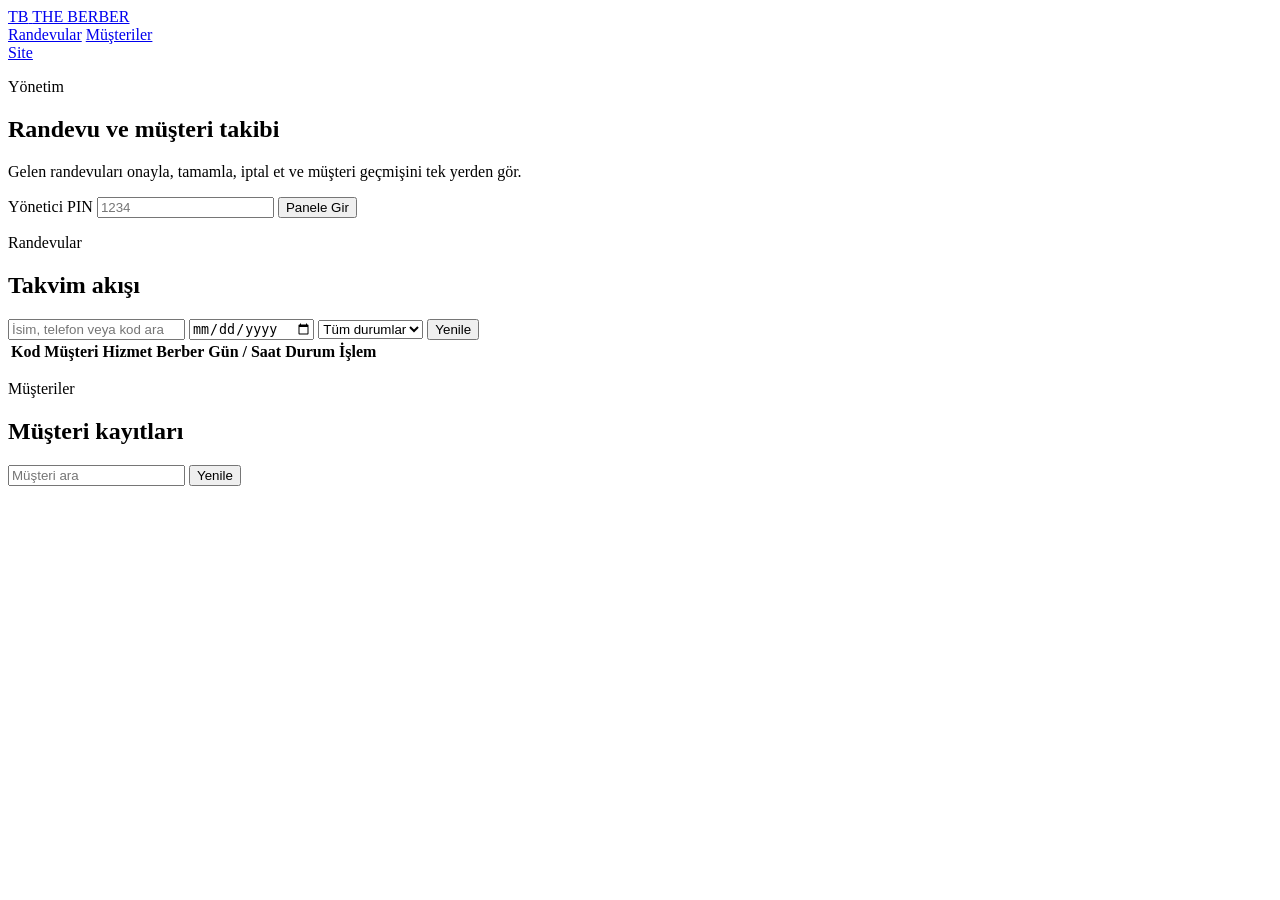
==== public/admin.html @ 869d7e65 "Add public/admin.html" ====
<!doctype html>
<html lang="tr">
  <head>
    <meta charset="utf-8">
    <meta name="viewport" content="width=device-width, initial-scale=1">
    <title>THE BERBER | Yönetim Paneli</title>
    <link rel="stylesheet" href="styles.css">
  </head>
  <body class="admin-body">
    <header class="site-header">
      <a class="brand" href="/">
        <span class="brand-mark">TB</span>
        <span>THE BERBER</span>
      </a>
      <nav class="nav-links" aria-label="Panel menüsü">
        <a href="#randevular">Randevular</a>
        <a href="#musteriler">Müşteriler</a>
      </nav>
      <a class="header-action" href="/">Site</a>
    </header>

    <main class="admin-main">
      <section class="panel-hero">
        <div>
          <p class="eyebrow">Yönetim</p>
          <h1>Randevu ve müşteri takibi</h1>
          <p>Gelen randevuları onayla, tamamla, iptal et ve müşteri geçmişini tek yerden gör.</p>
        </div>
        <form class="pin-box" id="pinForm">
          <label>
            Yönetici PIN
            <input id="pinInput" type="password" inputmode="numeric" placeholder="1234" required>
          </label>
          <button class="primary-button" type="submit">Panele Gir</button>
          <p class="form-message" id="pinMessage" role="status"></p>
        </form>
      </section>

      <section class="dashboard-grid" id="dashboardGrid" aria-label="Özet"></section>

      <section class="admin-section" id="randevular">
        <div class="section-heading">
          <p class="eyebrow">Randevular</p>
          <h2>Takvim akışı</h2>
        </div>
        <div class="toolbar">
          <input id="bookingSearch" type="search" placeholder="İsim, telefon veya kod ara">
          <input id="bookingDate" type="date">
          <select id="statusFilter">
            <option value="all">Tüm durumlar</option>
            <option value="pending">Bekliyor</option>
            <option value="confirmed">Onaylandı</option>
            <option value="completed">Tamamlandı</option>
            <option value="cancelled">İptal</option>
            <option value="no_show">Gelmedi</option>
          </select>
          <button class="secondary-button" id="refreshBookings" type="button">Yenile</button>
        </div>
        <div class="table-wrap">
          <table>
            <thead>
              <tr>
                <th>Kod</th>
                <th>Müşteri</th>
                <th>Hizmet</th>
                <th>Berber</th>
                <th>Gün / Saat</th>
                <th>Durum</th>
                <th>İşlem</th>
              </tr>
            </thead>
            <tbody id="bookingRows"></tbody>
          </table>
        </div>
      </section>

      <section class="admin-section" id="musteriler">
        <div class="section-heading">
          <p class="eyebrow">Müşteriler</p>
          <h2>Müşteri kayıtları</h2>
        </div>
        <div class="toolbar">
          <input id="customerSearch" type="search" placeholder="Müşteri ara">
          <button class="secondary-button" id="refreshCustomers" type="button">Yenile</button>
        </div>
        <div class="customer-grid" id="customerGrid"></div>
      </section>
    </main>

    <script src="admin.js"></script>
  </body>
</html>
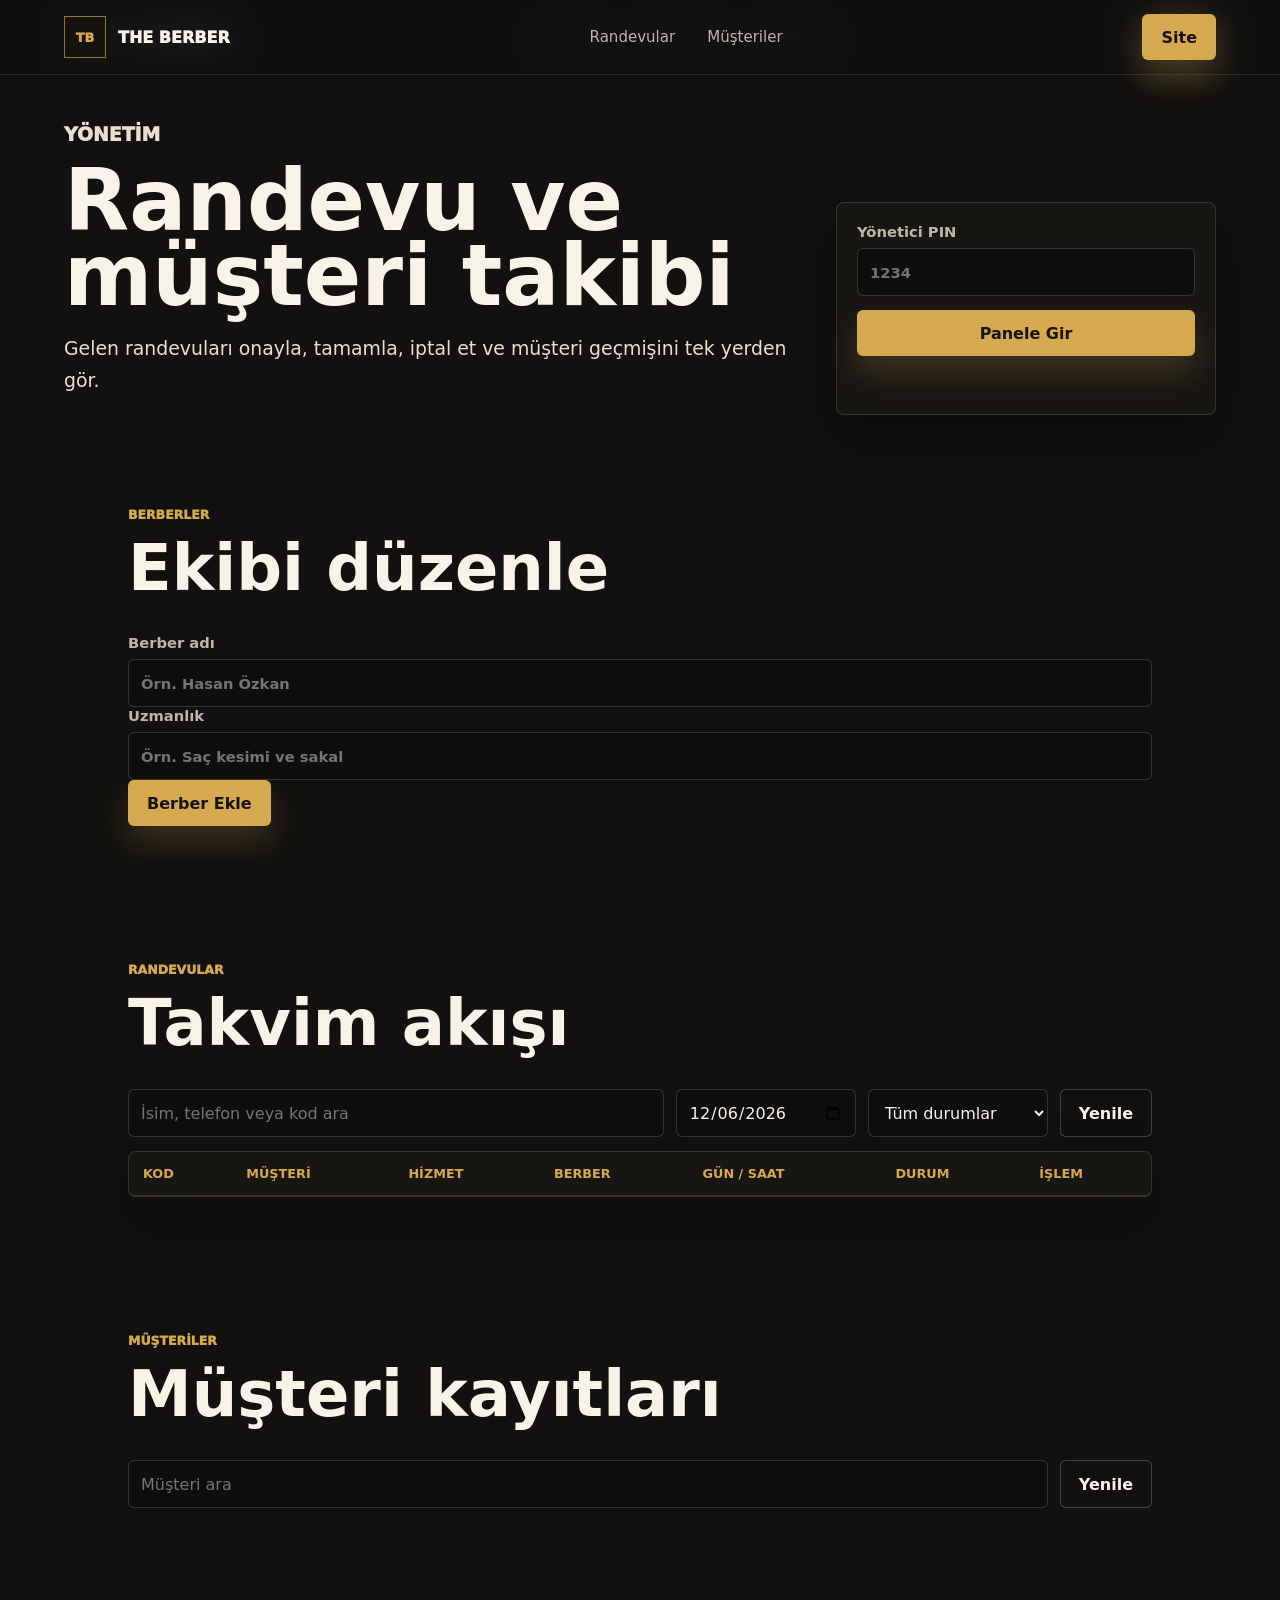
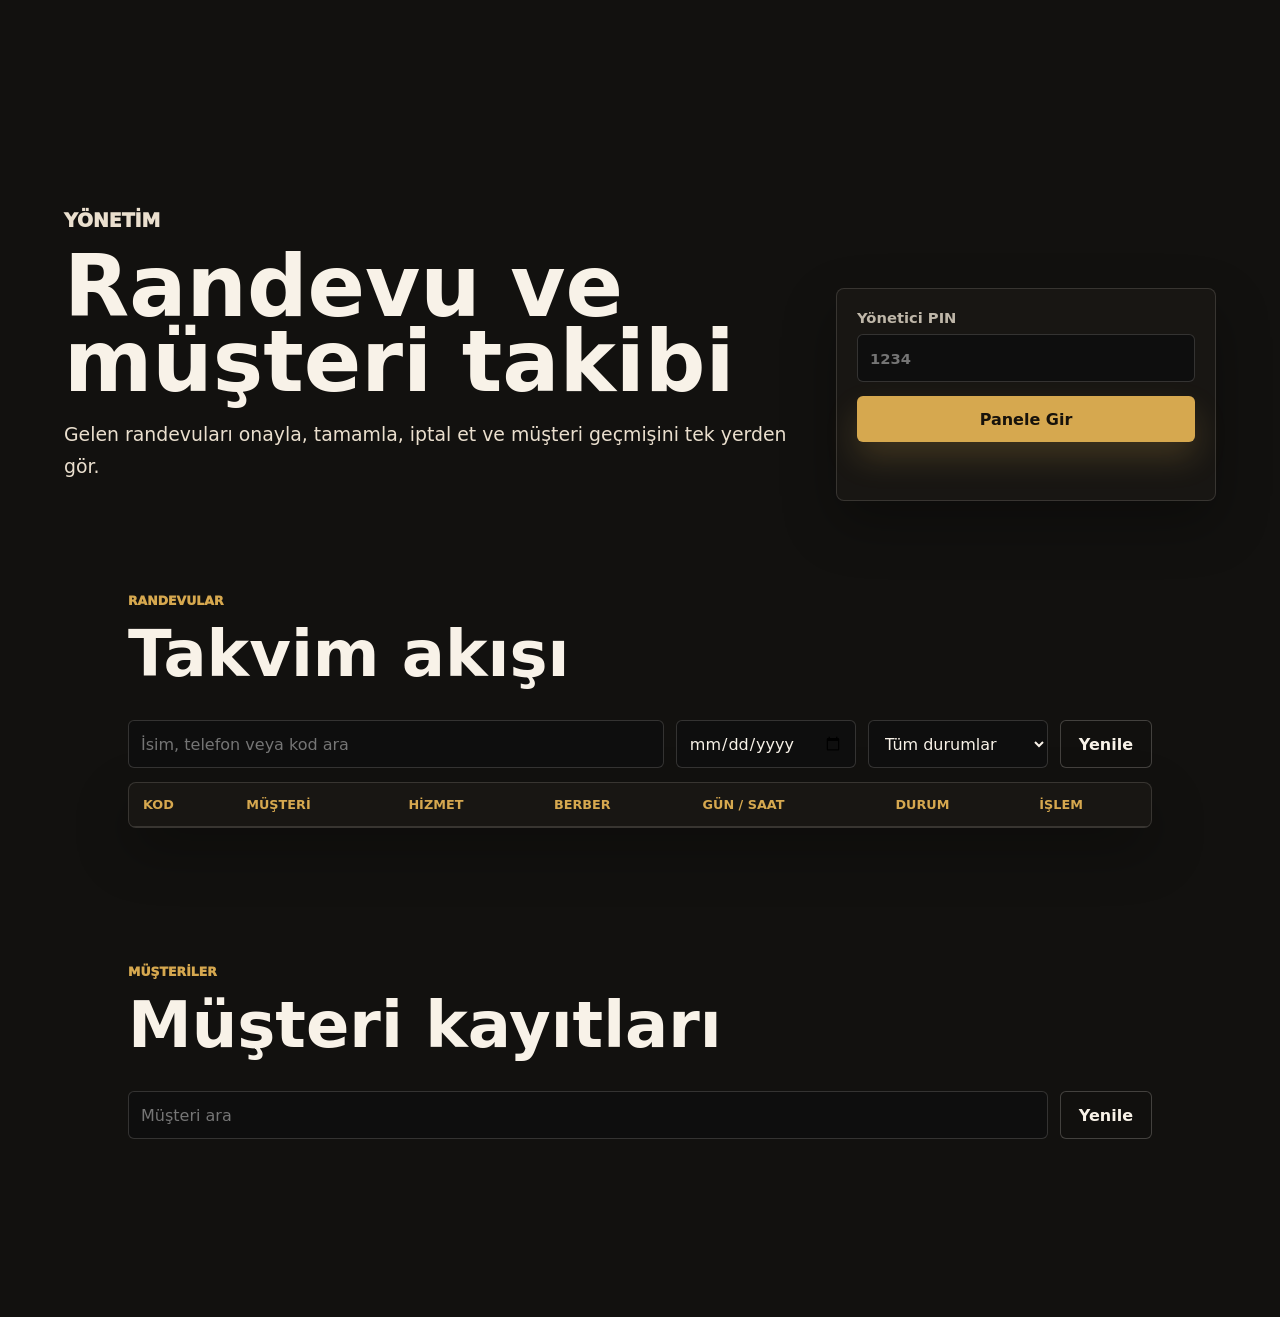
==== commit 3ee7059e: "Add barber management panel Added barber management section with form to add barbers." ====
--- a/public/admin.html
+++ b/public/admin.html
@@ -1,3 +1,115 @@
+<!doctype html>
+<html lang="tr">
+  <head>
+    <meta charset="utf-8">
+    <meta name="viewport" content="width=device-width, initial-scale=1">
+    <title>THE BERBER | Yönetim Paneli</title>
+    <link rel="stylesheet" href="styles.css">
+  </head>
+  <body class="admin-body">
+    <header class="site-header">
+      <a class="brand" href="/">
+        <span class="brand-mark">TB</span>
+        <span>THE BERBER</span>
+      </a>
+      <nav class="nav-links" aria-label="Panel menüsü">
+        <a href="#berberler">Berberler</a>
+        <a href="#randevular">Randevular</a>
+        <a href="#musteriler">Müşteriler</a>
+      </nav>
+      <a class="header-action" href="/">Site</a>
+    </header>
+
+    <main class="admin-main">
+      <section class="panel-hero">
+        <div>
+          <p class="eyebrow">Yönetim</p>
+          <h1>Randevu ve müşteri takibi</h1>
+          <p>Gelen randevuları onayla, tamamla, iptal et ve müşteri geçmişini tek yerden gör.</p>
+        </div>
+        <form class="pin-box" id="pinForm">
+          <label>
+            Yönetici PIN
+            <input id="pinInput" type="password" inputmode="numeric" placeholder="1234" required>
+          </label>
+          <button class="primary-button" type="submit">Panele Gir</button>
+          <p class="form-message" id="pinMessage" role="status"></p>
+        </form>
+      </section>
+
+      <section class="dashboard-grid" id="dashboardGrid" aria-label="Özet"></section>
+
+      <section class="admin-section" id="berberler">
+        <div class="section-heading">
+          <p class="eyebrow">Berberler</p>
+          <h2>Ekibi düzenle</h2>
+        </div>
+        <form class="barber-form" id="barberForm">
+          <label>
+            Berber adı
+            <input id="barberNameInput" name="name" type="text" placeholder="Örn. Hasan Özkan" required>
+          </label>
+          <label>
+            Uzmanlık
+            <input id="barberTitleInput" name="title" type="text" placeholder="Örn. Saç kesimi ve sakal">
+          </label>
+          <button class="primary-button" type="submit">Berber Ekle</button>
+        </form>
+        <div class="barber-grid" id="barberGrid"></div>
+      </section>
+
+      <section class="admin-section" id="randevular">
+        <div class="section-heading">
+          <p class="eyebrow">Randevular</p>
+          <h2>Takvim akışı</h2>
+        </div>
+        <div class="toolbar">
+          <input id="bookingSearch" type="search" placeholder="İsim, telefon veya kod ara">
+          <input id="bookingDate" type="date">
+          <select id="statusFilter">
+            <option value="all">Tüm durumlar</option>
+            <option value="pending">Bekliyor</option>
+            <option value="confirmed">Onaylandı</option>
+            <option value="completed">Tamamlandı</option>
+            <option value="cancelled">İptal</option>
+            <option value="no_show">Gelmedi</option>
+          </select>
+          <button class="secondary-button" id="refreshBookings" type="button">Yenile</button>
+        </div>
+        <div class="table-wrap">
+          <table>
+            <thead>
+              <tr>
+                <th>Kod</th>
+                <th>Müşteri</th>
+                <th>Hizmet</th>
+                <th>Berber</th>
+                <th>Gün / Saat</th>
+                <th>Durum</th>
+                <th>İşlem</th>
+              </tr>
+            </thead>
+            <tbody id="bookingRows"></tbody>
+          </table>
+        </div>
+      </section>
+
+      <section class="admin-section" id="musteriler">
+        <div class="section-heading">
+          <p class="eyebrow">Müşteriler</p>
+          <h2>Müşteri kayıtları</h2>
+        </div>
+        <div class="toolbar">
+          <input id="customerSearch" type="search" placeholder="Müşteri ara">
+          <button class="secondary-button" id="refreshCustomers" type="button">Yenile</button>
+        </div>
+        <div class="customer-grid" id="customerGrid"></div>
+      </section>
+    </main>
+
+    <script src="admin.js"></script>
+  </body>
+</html>
 <!doctype html>
 <html lang="tr">
   <head>
--- a/public/styles.css
+++ b/public/styles.css
@@ -0,0 +1,618 @@
+:root {
+  --bg: #101010;
+  --panel: #181613;
+  --panel-2: #211f1a;
+  --ink: #f8f2e8;
+  --muted: #beb6a8;
+  --line: rgba(248, 242, 232, 0.14);
+  --gold: #d6a84f;
+  --gold-2: #b98a35;
+  --green: #9fd3aa;
+  --red: #e2998d;
+  --blue: #9fb9d3;
+  --shadow: 0 22px 54px rgba(0, 0, 0, 0.3);
+}
+
+* {
+  box-sizing: border-box;
+}
+
+html {
+  scroll-behavior: smooth;
+}
+
+body {
+  margin: 0;
+  background: var(--bg);
+  color: var(--ink);
+  font-family: Inter, ui-sans-serif, system-ui, -apple-system, BlinkMacSystemFont, "Segoe UI", sans-serif;
+}
+
+a {
+  color: inherit;
+  text-decoration: none;
+}
+
+button,
+input,
+select {
+  font: inherit;
+}
+
+.site-header {
+  position: fixed;
+  inset: 0 0 auto;
+  z-index: 20;
+  display: flex;
+  align-items: center;
+  justify-content: space-between;
+  gap: 18px;
+  min-height: 72px;
+  padding: 14px clamp(18px, 5vw, 64px);
+  border-bottom: 1px solid rgba(248, 242, 232, 0.1);
+  background: rgba(16, 16, 16, 0.82);
+  backdrop-filter: blur(18px);
+}
+
+.brand {
+  display: inline-flex;
+  align-items: center;
+  gap: 12px;
+  font-weight: 950;
+  letter-spacing: 0;
+  white-space: nowrap;
+}
+
+.brand-mark {
+  display: inline-grid;
+  place-items: center;
+  width: 42px;
+  height: 42px;
+  border: 1px solid rgba(214, 168, 79, 0.64);
+  color: var(--gold);
+  background: #16130f;
+  font-size: 0.8rem;
+  font-weight: 950;
+}
+
+.nav-links {
+  display: flex;
+  align-items: center;
+  gap: clamp(12px, 2.5vw, 34px);
+  color: var(--muted);
+  font-size: 0.94rem;
+}
+
+.nav-links a:hover {
+  color: var(--gold);
+}
+
+.header-action,
+.primary-button,
+.secondary-button,
+.small-button {
+  display: inline-flex;
+  align-items: center;
+  justify-content: center;
+  min-height: 46px;
+  border: 1px solid transparent;
+  border-radius: 6px;
+  padding: 0 18px;
+  font-weight: 850;
+  cursor: pointer;
+}
+
+.primary-button,
+.header-action {
+  background: var(--gold);
+  color: #17120b;
+  box-shadow: 0 16px 32px rgba(214, 168, 79, 0.2);
+}
+
+.secondary-button,
+.small-button {
+  background: rgba(16, 16, 16, 0.22);
+  border-color: rgba(248, 242, 232, 0.22);
+  color: var(--ink);
+}
+
+.small-button {
+  min-height: 34px;
+  padding: 0 10px;
+  font-size: 0.86rem;
+}
+
+.hero {
+  position: relative;
+  min-height: 86vh;
+  display: grid;
+  align-items: center;
+  padding: 114px clamp(18px, 5vw, 64px) 72px;
+  background:
+    radial-gradient(circle at 78% 22%, rgba(214, 168, 79, 0.24), transparent 20%),
+    radial-gradient(circle at 82% 72%, rgba(120, 84, 40, 0.32), transparent 24%),
+    linear-gradient(135deg, #120f0d 0%, #201712 32%, #3a2517 58%, #120f0d 100%);
+  overflow: hidden;
+}
+
+.hero-shade {
+  position: absolute;
+  inset: 0;
+  background:
+    linear-gradient(90deg, rgba(16, 16, 16, 0.96), rgba(16, 16, 16, 0.72) 42%, rgba(16, 16, 16, 0.2)),
+    linear-gradient(0deg, rgba(16, 16, 16, 0.88), transparent 42%);
+}
+
+.hero::after {
+  content: "";
+  position: absolute;
+  inset: auto -8% 8% auto;
+  width: min(42vw, 520px);
+  aspect-ratio: 0.82;
+  border-radius: 32px;
+  background:
+    linear-gradient(180deg, rgba(248, 242, 232, 0.08), rgba(248, 242, 232, 0)),
+    linear-gradient(145deg, rgba(214, 168, 79, 0.24), rgba(214, 168, 79, 0.04));
+  border: 1px solid rgba(248, 242, 232, 0.08);
+  box-shadow:
+    0 32px 80px rgba(0, 0, 0, 0.38),
+    inset 0 1px 0 rgba(248, 242, 232, 0.08);
+  transform: rotate(-11deg);
+  opacity: 0.94;
+}
+
+.hero::before {
+  content: "";
+  position: absolute;
+  inset: 18% 10% auto auto;
+  width: min(30vw, 340px);
+  height: 10px;
+  background: linear-gradient(90deg, transparent, rgba(248, 242, 232, 0.22), transparent);
+  box-shadow:
+    0 26px 0 rgba(248, 242, 232, 0.09),
+    0 52px 0 rgba(248, 242, 232, 0.06),
+    0 78px 0 rgba(248, 242, 232, 0.04);
+  transform: rotate(-18deg);
+}
+
+.hero-content {
+  position: relative;
+  width: min(680px, 100%);
+}
+
+.eyebrow {
+  margin: 0 0 14px;
+  color: var(--gold);
+  font-size: 0.78rem;
+  font-weight: 950;
+  letter-spacing: 0;
+  text-transform: uppercase;
+}
+
+h1,
+h2,
+h3,
+p {
+  overflow-wrap: anywhere;
+}
+
+h1 {
+  margin: 0;
+  max-width: 11ch;
+  font-size: clamp(3.4rem, 13vw, 8.5rem);
+  line-height: 0.88;
+  letter-spacing: 0;
+}
+
+.panel-hero h1 {
+  max-width: 900px;
+  font-size: clamp(2.2rem, 7vw, 5.3rem);
+}
+
+.hero p,
+.panel-hero p,
+.booking-copy p,
+.contact-panel p {
+  color: #eadfce;
+  font-size: clamp(1rem, 2vw, 1.18rem);
+  line-height: 1.7;
+}
+
+.hero-actions,
+.booking-steps,
+.contact-actions {
+  display: flex;
+  flex-wrap: wrap;
+  gap: 12px;
+  margin-top: 28px;
+}
+
+.metric-band {
+  display: grid;
+  grid-template-columns: repeat(4, 1fr);
+  gap: 1px;
+  background: var(--line);
+  border-top: 1px solid var(--line);
+  border-bottom: 1px solid var(--line);
+}
+
+.metric-band div {
+  min-height: 120px;
+  padding: 26px clamp(18px, 5vw, 54px);
+  background: #131313;
+}
+
+.metric-band strong {
+  display: block;
+  color: var(--gold);
+  font-size: clamp(1.45rem, 4vw, 2.7rem);
+}
+
+.metric-band span {
+  display: block;
+  margin-top: 8px;
+  color: var(--muted);
+}
+
+.section,
+.booking-section,
+.admin-main,
+.admin-section {
+  padding: 82px clamp(18px, 5vw, 64px);
+}
+
+.section-heading {
+  max-width: 760px;
+  margin-bottom: 34px;
+}
+
+.section-heading h2,
+.booking-copy h2,
+.contact-panel h2 {
+  margin: 0;
+  font-size: clamp(2rem, 5vw, 4.2rem);
+  line-height: 1;
+  letter-spacing: 0;
+}
+
+.service-grid {
+  display: grid;
+  grid-template-columns: repeat(5, minmax(0, 1fr));
+  gap: 14px;
+}
+
+.service-card,
+.booking-form,
+.contact-panel,
+.pin-box,
+.dashboard-card,
+.table-wrap,
+.customer-card {
+  border: 1px solid var(--line);
+  border-radius: 8px;
+  background: var(--panel);
+  box-shadow: var(--shadow);
+}
+
+.service-card {
+  min-height: 240px;
+  display: flex;
+  flex-direction: column;
+  justify-content: space-between;
+  padding: 20px;
+}
+
+.service-card small {
+  color: var(--gold);
+  font-weight: 950;
+}
+
+.service-card h3 {
+  margin: 18px 0 8px;
+}
+
+.service-card p,
+.customer-card p {
+  color: var(--muted);
+  line-height: 1.55;
+}
+
+.service-card strong {
+  color: var(--ink);
+  font-size: 1.35rem;
+}
+
+.booking-section {
+  display: grid;
+  grid-template-columns: minmax(0, 0.86fr) minmax(340px, 1.14fr);
+  gap: clamp(28px, 6vw, 90px);
+  align-items: start;
+  background: var(--panel-2);
+}
+
+.booking-steps span {
+  border: 1px solid rgba(248, 242, 232, 0.18);
+  border-radius: 999px;
+  padding: 10px 12px;
+  color: var(--muted);
+  background: rgba(16, 16, 16, 0.22);
+  font-weight: 800;
+}
+
+.booking-form {
+  display: grid;
+  grid-template-columns: repeat(2, minmax(0, 1fr));
+  gap: 16px;
+  padding: 24px;
+}
+
+label {
+  display: grid;
+  gap: 8px;
+  color: var(--muted);
+  font-size: 0.92rem;
+  font-weight: 850;
+}
+
+input,
+select {
+  width: 100%;
+  min-height: 48px;
+  border: 1px solid rgba(248, 242, 232, 0.16);
+  border-radius: 6px;
+  background: #0e0e0e;
+  color: var(--ink);
+  padding: 0 12px;
+  outline: none;
+}
+
+input:focus,
+select:focus {
+  border-color: var(--gold);
+  box-shadow: 0 0 0 3px rgba(214, 168, 79, 0.16);
+}
+
+.full-width,
+.form-message {
+  grid-column: 1 / -1;
+}
+
+.form-message {
+  min-height: 24px;
+  margin: 0;
+  color: var(--green);
+  font-weight: 850;
+}
+
+.form-message.error {
+  color: var(--red);
+}
+
+.contact-panel {
+  display: flex;
+  justify-content: space-between;
+  gap: 24px;
+  padding: 28px;
+}
+
+.admin-main {
+  padding-top: 118px;
+}
+
+.admin-body {
+  background: #12110f;
+}
+
+.panel-hero {
+  display: grid;
+  grid-template-columns: minmax(0, 1fr) minmax(280px, 380px);
+  gap: 28px;
+  align-items: end;
+}
+
+.pin-box {
+  display: grid;
+  gap: 14px;
+  padding: 20px;
+}
+
+.dashboard-grid {
+  display: grid;
+  grid-template-columns: repeat(4, minmax(0, 1fr));
+  gap: 14px;
+  margin-top: 38px;
+}
+
+.dashboard-card {
+  padding: 18px;
+}
+
+.dashboard-card strong {
+  display: block;
+  color: var(--gold);
+  font-size: 2.4rem;
+  line-height: 1;
+}
+
+.dashboard-card span {
+  display: block;
+  margin-top: 8px;
+  color: var(--muted);
+}
+
+.admin-section {
+  padding-top: 54px;
+}
+
+.toolbar {
+  display: grid;
+  grid-template-columns: minmax(220px, 1fr) 180px 180px auto;
+  gap: 12px;
+  margin-bottom: 14px;
+}
+
+.toolbar:has(#customerSearch) {
+  grid-template-columns: minmax(220px, 1fr) auto;
+}
+
+.table-wrap {
+  overflow-x: auto;
+}
+
+table {
+  width: 100%;
+  border-collapse: collapse;
+  min-width: 920px;
+}
+
+th,
+td {
+  padding: 14px;
+  border-bottom: 1px solid var(--line);
+  text-align: left;
+  vertical-align: middle;
+}
+
+th {
+  color: var(--gold);
+  font-size: 0.8rem;
+  text-transform: uppercase;
+}
+
+td {
+  color: #eee6d9;
+}
+
+.status {
+  display: inline-flex;
+  align-items: center;
+  min-height: 30px;
+  border-radius: 999px;
+  padding: 0 10px;
+  font-size: 0.82rem;
+  font-weight: 900;
+}
+
+.status.pending {
+  background: rgba(214, 168, 79, 0.16);
+  color: var(--gold);
+}
+
+.status.confirmed {
+  background: rgba(159, 185, 211, 0.16);
+  color: var(--blue);
+}
+
+.status.completed {
+  background: rgba(159, 211, 170, 0.16);
+  color: var(--green);
+}
+
+.status.cancelled,
+.status.no_show {
+  background: rgba(226, 153, 141, 0.16);
+  color: var(--red);
+}
+
+.action-row {
+  display: flex;
+  flex-wrap: wrap;
+  gap: 8px;
+}
+
+.customer-grid {
+  display: grid;
+  grid-template-columns: repeat(3, minmax(0, 1fr));
+  gap: 14px;
+}
+
+.customer-card {
+  padding: 18px;
+}
+
+.customer-card h3 {
+  margin: 0 0 8px;
+}
+
+.customer-meta {
+  display: flex;
+  flex-wrap: wrap;
+  gap: 8px;
+  margin-top: 14px;
+}
+
+.customer-meta span {
+  border: 1px solid var(--line);
+  border-radius: 999px;
+  padding: 8px 10px;
+  color: var(--muted);
+  font-size: 0.85rem;
+}
+
+@media (max-width: 1100px) {
+  .service-grid {
+    grid-template-columns: repeat(3, minmax(0, 1fr));
+  }
+
+  .dashboard-grid,
+  .metric-band {
+    grid-template-columns: repeat(2, minmax(0, 1fr));
+  }
+
+  .booking-section,
+  .panel-hero {
+    grid-template-columns: 1fr;
+  }
+
+  .customer-grid {
+    grid-template-columns: repeat(2, minmax(0, 1fr));
+  }
+}
+
+@media (max-width: 720px) {
+  .nav-links {
+    display: none;
+  }
+
+  .site-header {
+    min-height: 66px;
+  }
+
+  .brand span:last-child {
+    max-width: 132px;
+  }
+
+  .header-action {
+    min-height: 42px;
+    padding: 0 12px;
+  }
+
+  .hero {
+    min-height: 84vh;
+    padding-top: 100px;
+  }
+
+  .hero::after {
+    width: min(58vw, 320px);
+    inset: auto -10% 12% auto;
+  }
+
+  .hero-actions a,
+  .contact-actions a {
+    width: 100%;
+  }
+
+  .metric-band,
+  .service-grid,
+  .booking-form,
+  .dashboard-grid,
+  .toolbar,
+  .toolbar:has(#customerSearch),
+  .customer-grid {
+    grid-template-columns: 1fr;
+  }
+
+  .contact-panel {
+    flex-direction: column;
+  }
+}
--- a/public/styles.css
+++ b/public/styles.css
@@ -0,0 +1,618 @@
+:root {
+  --bg: #101010;
+  --panel: #181613;
+  --panel-2: #211f1a;
+  --ink: #f8f2e8;
+  --muted: #beb6a8;
+  --line: rgba(248, 242, 232, 0.14);
+  --gold: #d6a84f;
+  --gold-2: #b98a35;
+  --green: #9fd3aa;
+  --red: #e2998d;
+  --blue: #9fb9d3;
+  --shadow: 0 22px 54px rgba(0, 0, 0, 0.3);
+}
+
+* {
+  box-sizing: border-box;
+}
+
+html {
+  scroll-behavior: smooth;
+}
+
+body {
+  margin: 0;
+  background: var(--bg);
+  color: var(--ink);
+  font-family: Inter, ui-sans-serif, system-ui, -apple-system, BlinkMacSystemFont, "Segoe UI", sans-serif;
+}
+
+a {
+  color: inherit;
+  text-decoration: none;
+}
+
+button,
+input,
+select {
+  font: inherit;
+}
+
+.site-header {
+  position: fixed;
+  inset: 0 0 auto;
+  z-index: 20;
+  display: flex;
+  align-items: center;
+  justify-content: space-between;
+  gap: 18px;
+  min-height: 72px;
+  padding: 14px clamp(18px, 5vw, 64px);
+  border-bottom: 1px solid rgba(248, 242, 232, 0.1);
+  background: rgba(16, 16, 16, 0.82);
+  backdrop-filter: blur(18px);
+}
+
+.brand {
+  display: inline-flex;
+  align-items: center;
+  gap: 12px;
+  font-weight: 950;
+  letter-spacing: 0;
+  white-space: nowrap;
+}
+
+.brand-mark {
+  display: inline-grid;
+  place-items: center;
+  width: 42px;
+  height: 42px;
+  border: 1px solid rgba(214, 168, 79, 0.64);
+  color: var(--gold);
+  background: #16130f;
+  font-size: 0.8rem;
+  font-weight: 950;
+}
+
+.nav-links {
+  display: flex;
+  align-items: center;
+  gap: clamp(12px, 2.5vw, 34px);
+  color: var(--muted);
+  font-size: 0.94rem;
+}
+
+.nav-links a:hover {
+  color: var(--gold);
+}
+
+.header-action,
+.primary-button,
+.secondary-button,
+.small-button {
+  display: inline-flex;
+  align-items: center;
+  justify-content: center;
+  min-height: 46px;
+  border: 1px solid transparent;
+  border-radius: 6px;
+  padding: 0 18px;
+  font-weight: 850;
+  cursor: pointer;
+}
+
+.primary-button,
+.header-action {
+  background: var(--gold);
+  color: #17120b;
+  box-shadow: 0 16px 32px rgba(214, 168, 79, 0.2);
+}
+
+.secondary-button,
+.small-button {
+  background: rgba(16, 16, 16, 0.22);
+  border-color: rgba(248, 242, 232, 0.22);
+  color: var(--ink);
+}
+
+.small-button {
+  min-height: 34px;
+  padding: 0 10px;
+  font-size: 0.86rem;
+}
+
+.hero {
+  position: relative;
+  min-height: 86vh;
+  display: grid;
+  align-items: center;
+  padding: 114px clamp(18px, 5vw, 64px) 72px;
+  background:
+    radial-gradient(circle at 78% 22%, rgba(214, 168, 79, 0.24), transparent 20%),
+    radial-gradient(circle at 82% 72%, rgba(120, 84, 40, 0.32), transparent 24%),
+    linear-gradient(135deg, #120f0d 0%, #201712 32%, #3a2517 58%, #120f0d 100%);
+  overflow: hidden;
+}
+
+.hero-shade {
+  position: absolute;
+  inset: 0;
+  background:
+    linear-gradient(90deg, rgba(16, 16, 16, 0.96), rgba(16, 16, 16, 0.72) 42%, rgba(16, 16, 16, 0.2)),
+    linear-gradient(0deg, rgba(16, 16, 16, 0.88), transparent 42%);
+}
+
+.hero::after {
+  content: "";
+  position: absolute;
+  inset: auto -8% 8% auto;
+  width: min(42vw, 520px);
+  aspect-ratio: 0.82;
+  border-radius: 32px;
+  background:
+    linear-gradient(180deg, rgba(248, 242, 232, 0.08), rgba(248, 242, 232, 0)),
+    linear-gradient(145deg, rgba(214, 168, 79, 0.24), rgba(214, 168, 79, 0.04));
+  border: 1px solid rgba(248, 242, 232, 0.08);
+  box-shadow:
+    0 32px 80px rgba(0, 0, 0, 0.38),
+    inset 0 1px 0 rgba(248, 242, 232, 0.08);
+  transform: rotate(-11deg);
+  opacity: 0.94;
+}
+
+.hero::before {
+  content: "";
+  position: absolute;
+  inset: 18% 10% auto auto;
+  width: min(30vw, 340px);
+  height: 10px;
+  background: linear-gradient(90deg, transparent, rgba(248, 242, 232, 0.22), transparent);
+  box-shadow:
+    0 26px 0 rgba(248, 242, 232, 0.09),
+    0 52px 0 rgba(248, 242, 232, 0.06),
+    0 78px 0 rgba(248, 242, 232, 0.04);
+  transform: rotate(-18deg);
+}
+
+.hero-content {
+  position: relative;
+  width: min(680px, 100%);
+}
+
+.eyebrow {
+  margin: 0 0 14px;
+  color: var(--gold);
+  font-size: 0.78rem;
+  font-weight: 950;
+  letter-spacing: 0;
+  text-transform: uppercase;
+}
+
+h1,
+h2,
+h3,
+p {
+  overflow-wrap: anywhere;
+}
+
+h1 {
+  margin: 0;
+  max-width: 11ch;
+  font-size: clamp(3.4rem, 13vw, 8.5rem);
+  line-height: 0.88;
+  letter-spacing: 0;
+}
+
+.panel-hero h1 {
+  max-width: 900px;
+  font-size: clamp(2.2rem, 7vw, 5.3rem);
+}
+
+.hero p,
+.panel-hero p,
+.booking-copy p,
+.contact-panel p {
+  color: #eadfce;
+  font-size: clamp(1rem, 2vw, 1.18rem);
+  line-height: 1.7;
+}
+
+.hero-actions,
+.booking-steps,
+.contact-actions {
+  display: flex;
+  flex-wrap: wrap;
+  gap: 12px;
+  margin-top: 28px;
+}
+
+.metric-band {
+  display: grid;
+  grid-template-columns: repeat(4, 1fr);
+  gap: 1px;
+  background: var(--line);
+  border-top: 1px solid var(--line);
+  border-bottom: 1px solid var(--line);
+}
+
+.metric-band div {
+  min-height: 120px;
+  padding: 26px clamp(18px, 5vw, 54px);
+  background: #131313;
+}
+
+.metric-band strong {
+  display: block;
+  color: var(--gold);
+  font-size: clamp(1.45rem, 4vw, 2.7rem);
+}
+
+.metric-band span {
+  display: block;
+  margin-top: 8px;
+  color: var(--muted);
+}
+
+.section,
+.booking-section,
+.admin-main,
+.admin-section {
+  padding: 82px clamp(18px, 5vw, 64px);
+}
+
+.section-heading {
+  max-width: 760px;
+  margin-bottom: 34px;
+}
+
+.section-heading h2,
+.booking-copy h2,
+.contact-panel h2 {
+  margin: 0;
+  font-size: clamp(2rem, 5vw, 4.2rem);
+  line-height: 1;
+  letter-spacing: 0;
+}
+
+.service-grid {
+  display: grid;
+  grid-template-columns: repeat(5, minmax(0, 1fr));
+  gap: 14px;
+}
+
+.service-card,
+.booking-form,
+.contact-panel,
+.pin-box,
+.dashboard-card,
+.table-wrap,
+.customer-card {
+  border: 1px solid var(--line);
+  border-radius: 8px;
+  background: var(--panel);
+  box-shadow: var(--shadow);
+}
+
+.service-card {
+  min-height: 240px;
+  display: flex;
+  flex-direction: column;
+  justify-content: space-between;
+  padding: 20px;
+}
+
+.service-card small {
+  color: var(--gold);
+  font-weight: 950;
+}
+
+.service-card h3 {
+  margin: 18px 0 8px;
+}
+
+.service-card p,
+.customer-card p {
+  color: var(--muted);
+  line-height: 1.55;
+}
+
+.service-card strong {
+  color: var(--ink);
+  font-size: 1.35rem;
+}
+
+.booking-section {
+  display: grid;
+  grid-template-columns: minmax(0, 0.86fr) minmax(340px, 1.14fr);
+  gap: clamp(28px, 6vw, 90px);
+  align-items: start;
+  background: var(--panel-2);
+}
+
+.booking-steps span {
+  border: 1px solid rgba(248, 242, 232, 0.18);
+  border-radius: 999px;
+  padding: 10px 12px;
+  color: var(--muted);
+  background: rgba(16, 16, 16, 0.22);
+  font-weight: 800;
+}
+
+.booking-form {
+  display: grid;
+  grid-template-columns: repeat(2, minmax(0, 1fr));
+  gap: 16px;
+  padding: 24px;
+}
+
+label {
+  display: grid;
+  gap: 8px;
+  color: var(--muted);
+  font-size: 0.92rem;
+  font-weight: 850;
+}
+
+input,
+select {
+  width: 100%;
+  min-height: 48px;
+  border: 1px solid rgba(248, 242, 232, 0.16);
+  border-radius: 6px;
+  background: #0e0e0e;
+  color: var(--ink);
+  padding: 0 12px;
+  outline: none;
+}
+
+input:focus,
+select:focus {
+  border-color: var(--gold);
+  box-shadow: 0 0 0 3px rgba(214, 168, 79, 0.16);
+}
+
+.full-width,
+.form-message {
+  grid-column: 1 / -1;
+}
+
+.form-message {
+  min-height: 24px;
+  margin: 0;
+  color: var(--green);
+  font-weight: 850;
+}
+
+.form-message.error {
+  color: var(--red);
+}
+
+.contact-panel {
+  display: flex;
+  justify-content: space-between;
+  gap: 24px;
+  padding: 28px;
+}
+
+.admin-main {
+  padding-top: 118px;
+}
+
+.admin-body {
+  background: #12110f;
+}
+
+.panel-hero {
+  display: grid;
+  grid-template-columns: minmax(0, 1fr) minmax(280px, 380px);
+  gap: 28px;
+  align-items: end;
+}
+
+.pin-box {
+  display: grid;
+  gap: 14px;
+  padding: 20px;
+}
+
+.dashboard-grid {
+  display: grid;
+  grid-template-columns: repeat(4, minmax(0, 1fr));
+  gap: 14px;
+  margin-top: 38px;
+}
+
+.dashboard-card {
+  padding: 18px;
+}
+
+.dashboard-card strong {
+  display: block;
+  color: var(--gold);
+  font-size: 2.4rem;
+  line-height: 1;
+}
+
+.dashboard-card span {
+  display: block;
+  margin-top: 8px;
+  color: var(--muted);
+}
+
+.admin-section {
+  padding-top: 54px;
+}
+
+.toolbar {
+  display: grid;
+  grid-template-columns: minmax(220px, 1fr) 180px 180px auto;
+  gap: 12px;
+  margin-bottom: 14px;
+}
+
+.toolbar:has(#customerSearch) {
+  grid-template-columns: minmax(220px, 1fr) auto;
+}
+
+.table-wrap {
+  overflow-x: auto;
+}
+
+table {
+  width: 100%;
+  border-collapse: collapse;
+  min-width: 920px;
+}
+
+th,
+td {
+  padding: 14px;
+  border-bottom: 1px solid var(--line);
+  text-align: left;
+  vertical-align: middle;
+}
+
+th {
+  color: var(--gold);
+  font-size: 0.8rem;
+  text-transform: uppercase;
+}
+
+td {
+  color: #eee6d9;
+}
+
+.status {
+  display: inline-flex;
+  align-items: center;
+  min-height: 30px;
+  border-radius: 999px;
+  padding: 0 10px;
+  font-size: 0.82rem;
+  font-weight: 900;
+}
+
+.status.pending {
+  background: rgba(214, 168, 79, 0.16);
+  color: var(--gold);
+}
+
+.status.confirmed {
+  background: rgba(159, 185, 211, 0.16);
+  color: var(--blue);
+}
+
+.status.completed {
+  background: rgba(159, 211, 170, 0.16);
+  color: var(--green);
+}
+
+.status.cancelled,
+.status.no_show {
+  background: rgba(226, 153, 141, 0.16);
+  color: var(--red);
+}
+
+.action-row {
+  display: flex;
+  flex-wrap: wrap;
+  gap: 8px;
+}
+
+.customer-grid {
+  display: grid;
+  grid-template-columns: repeat(3, minmax(0, 1fr));
+  gap: 14px;
+}
+
+.customer-card {
+  padding: 18px;
+}
+
+.customer-card h3 {
+  margin: 0 0 8px;
+}
+
+.customer-meta {
+  display: flex;
+  flex-wrap: wrap;
+  gap: 8px;
+  margin-top: 14px;
+}
+
+.customer-meta span {
+  border: 1px solid var(--line);
+  border-radius: 999px;
+  padding: 8px 10px;
+  color: var(--muted);
+  font-size: 0.85rem;
+}
+
+@media (max-width: 1100px) {
+  .service-grid {
+    grid-template-columns: repeat(3, minmax(0, 1fr));
+  }
+
+  .dashboard-grid,
+  .metric-band {
+    grid-template-columns: repeat(2, minmax(0, 1fr));
+  }
+
+  .booking-section,
+  .panel-hero {
+    grid-template-columns: 1fr;
+  }
+
+  .customer-grid {
+    grid-template-columns: repeat(2, minmax(0, 1fr));
+  }
+}
+
+@media (max-width: 720px) {
+  .nav-links {
+    display: none;
+  }
+
+  .site-header {
+    min-height: 66px;
+  }
+
+  .brand span:last-child {
+    max-width: 132px;
+  }
+
+  .header-action {
+    min-height: 42px;
+    padding: 0 12px;
+  }
+
+  .hero {
+    min-height: 84vh;
+    padding-top: 100px;
+  }
+
+  .hero::after {
+    width: min(58vw, 320px);
+    inset: auto -10% 12% auto;
+  }
+
+  .hero-actions a,
+  .contact-actions a {
+    width: 100%;
+  }
+
+  .metric-band,
+  .service-grid,
+  .booking-form,
+  .dashboard-grid,
+  .toolbar,
+  .toolbar:has(#customerSearch),
+  .customer-grid {
+    grid-template-columns: 1fr;
+  }
+
+  .contact-panel {
+    flex-direction: column;
+  }
+}
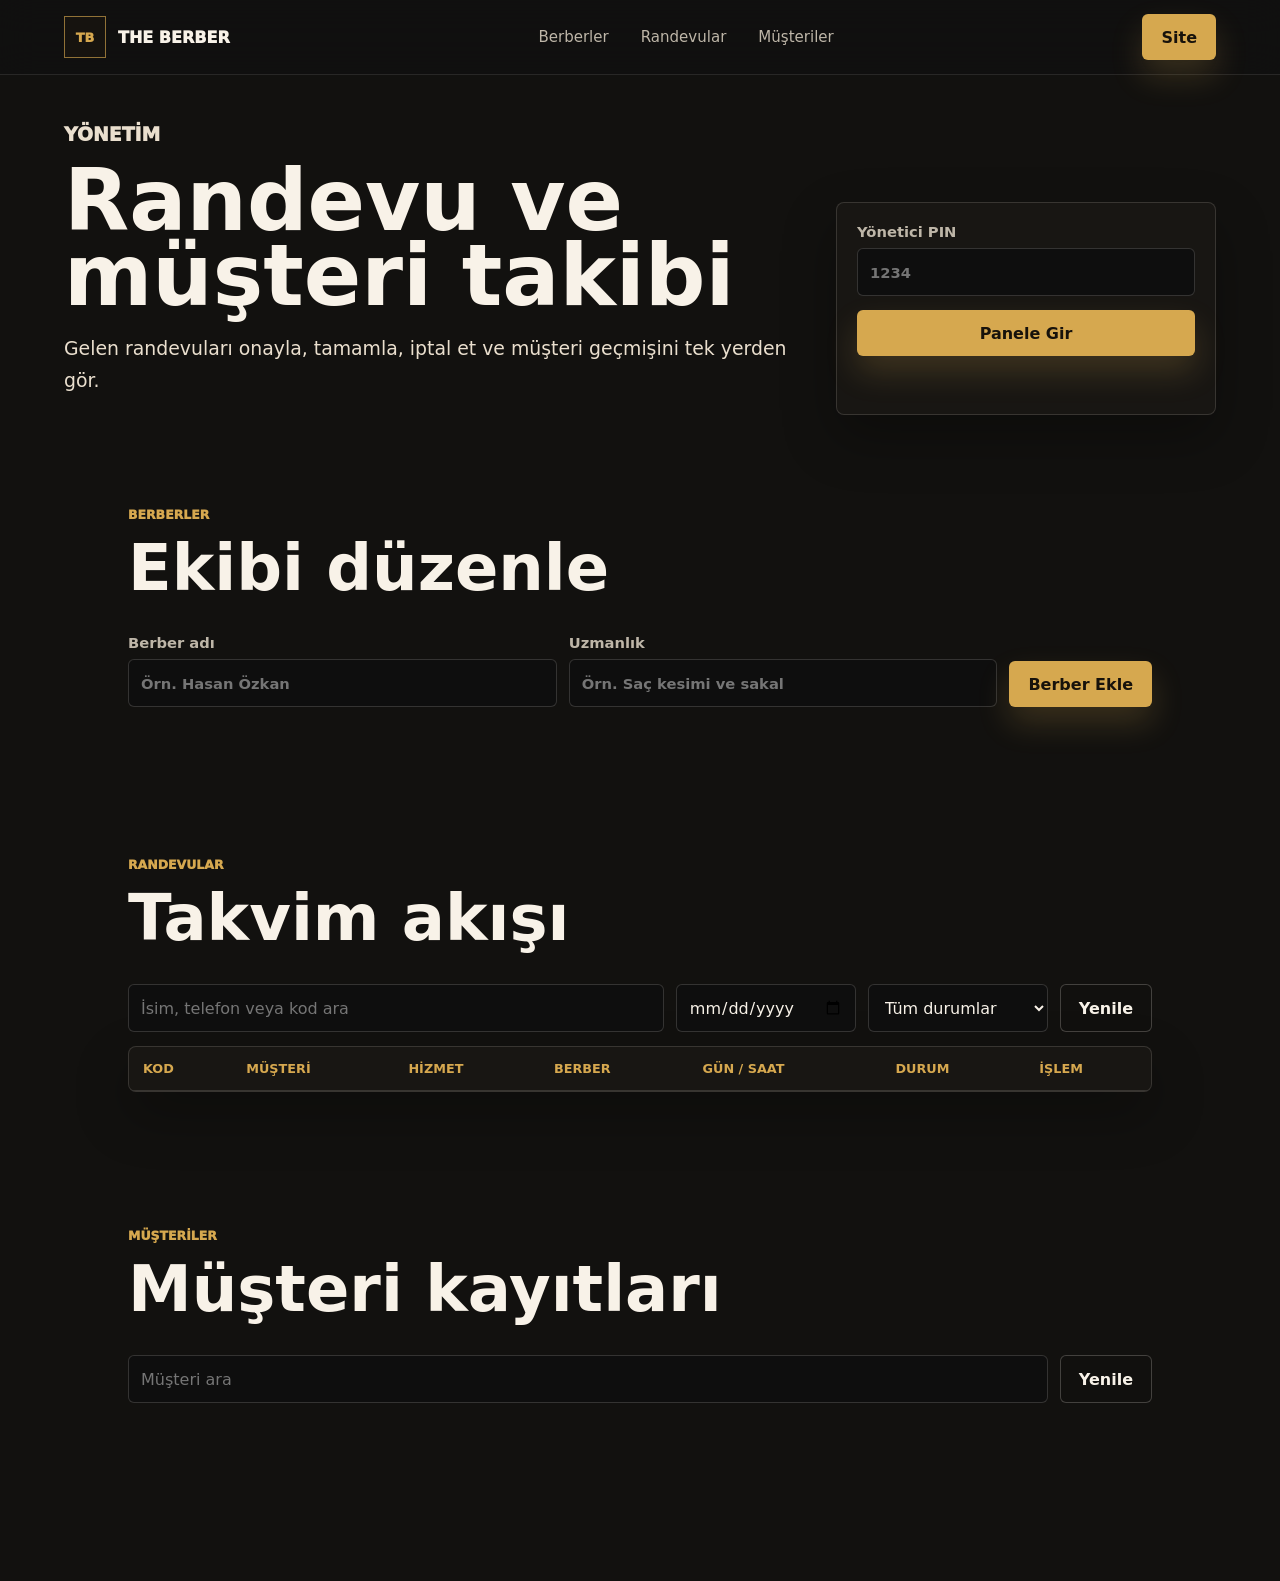
==== commit bc188aa3: "Clean admin barber panel markup" ====
--- a/public/admin.html
+++ b/public/admin.html
@@ -110,95 +110,3 @@
     <script src="admin.js"></script>
   </body>
 </html>
-<!doctype html>
-<html lang="tr">
-  <head>
-    <meta charset="utf-8">
-    <meta name="viewport" content="width=device-width, initial-scale=1">
-    <title>THE BERBER | Yönetim Paneli</title>
-    <link rel="stylesheet" href="styles.css">
-  </head>
-  <body class="admin-body">
-    <header class="site-header">
-      <a class="brand" href="/">
-        <span class="brand-mark">TB</span>
-        <span>THE BERBER</span>
-      </a>
-      <nav class="nav-links" aria-label="Panel menüsü">
-        <a href="#randevular">Randevular</a>
-        <a href="#musteriler">Müşteriler</a>
-      </nav>
-      <a class="header-action" href="/">Site</a>
-    </header>
-
-    <main class="admin-main">
-      <section class="panel-hero">
-        <div>
-          <p class="eyebrow">Yönetim</p>
-          <h1>Randevu ve müşteri takibi</h1>
-          <p>Gelen randevuları onayla, tamamla, iptal et ve müşteri geçmişini tek yerden gör.</p>
-        </div>
-        <form class="pin-box" id="pinForm">
-          <label>
-            Yönetici PIN
-            <input id="pinInput" type="password" inputmode="numeric" placeholder="1234" required>
-          </label>
-          <button class="primary-button" type="submit">Panele Gir</button>
-          <p class="form-message" id="pinMessage" role="status"></p>
-        </form>
-      </section>
-
-      <section class="dashboard-grid" id="dashboardGrid" aria-label="Özet"></section>
-
-      <section class="admin-section" id="randevular">
-        <div class="section-heading">
-          <p class="eyebrow">Randevular</p>
-          <h2>Takvim akışı</h2>
-        </div>
-        <div class="toolbar">
-          <input id="bookingSearch" type="search" placeholder="İsim, telefon veya kod ara">
-          <input id="bookingDate" type="date">
-          <select id="statusFilter">
-            <option value="all">Tüm durumlar</option>
-            <option value="pending">Bekliyor</option>
-            <option value="confirmed">Onaylandı</option>
-            <option value="completed">Tamamlandı</option>
-            <option value="cancelled">İptal</option>
-            <option value="no_show">Gelmedi</option>
-          </select>
-          <button class="secondary-button" id="refreshBookings" type="button">Yenile</button>
-        </div>
-        <div class="table-wrap">
-          <table>
-            <thead>
-              <tr>
-                <th>Kod</th>
-                <th>Müşteri</th>
-                <th>Hizmet</th>
-                <th>Berber</th>
-                <th>Gün / Saat</th>
-                <th>Durum</th>
-                <th>İşlem</th>
-              </tr>
-            </thead>
-            <tbody id="bookingRows"></tbody>
-          </table>
-        </div>
-      </section>
-
-      <section class="admin-section" id="musteriler">
-        <div class="section-heading">
-          <p class="eyebrow">Müşteriler</p>
-          <h2>Müşteri kayıtları</h2>
-        </div>
-        <div class="toolbar">
-          <input id="customerSearch" type="search" placeholder="Müşteri ara">
-          <button class="secondary-button" id="refreshCustomers" type="button">Yenile</button>
-        </div>
-        <div class="customer-grid" id="customerGrid"></div>
-      </section>
-    </main>
-
-    <script src="admin.js"></script>
-  </body>
-</html>
--- a/public/styles.css
+++ b/public/styles.css
@@ -377,6 +377,40 @@
   grid-column: 1 / -1;
 }
 
+.time-grid {
+  display: grid;
+  grid-template-columns: repeat(auto-fill, minmax(82px, 1fr));
+  gap: 8px;
+  min-height: 54px;
+}
+
+.time-slot {
+  min-height: 44px;
+  border: 1px solid rgba(248, 242, 232, 0.16);
+  border-radius: 6px;
+  background: #0e0e0e;
+  color: var(--ink);
+  font-weight: 900;
+  cursor: pointer;
+}
+
+.time-slot:hover,
+.time-slot.selected {
+  border-color: var(--gold);
+  background: rgba(214, 168, 79, 0.18);
+  color: var(--gold);
+}
+
+.time-placeholder {
+  display: grid;
+  align-items: center;
+  min-height: 48px;
+  border: 1px dashed rgba(248, 242, 232, 0.18);
+  border-radius: 6px;
+  padding: 0 12px;
+  color: var(--muted);
+}
+
 .form-message {
   min-height: 24px;
   margin: 0;
@@ -526,6 +560,666 @@
   gap: 14px;
 }
 
+.customer-card,
+.barber-card {
+  padding: 18px;
+}
+
+.customer-card h3,
+.barber-card h3 {
+  margin: 0 0 8px;
+}
+
+.barber-form {
+  display: grid;
+  grid-template-columns: minmax(180px, 1fr) minmax(180px, 1fr) auto;
+  gap: 12px;
+  align-items: end;
+  margin-bottom: 14px;
+}
+
+.barber-grid {
+  display: grid;
+  grid-template-columns: repeat(4, minmax(0, 1fr));
+  gap: 14px;
+}
+
+.barber-card {
+  display: flex;
+  min-height: 164px;
+  flex-direction: column;
+  justify-content: space-between;
+  border: 1px solid var(--line);
+  border-radius: 8px;
+  background: var(--panel);
+  box-shadow: var(--shadow);
+}
+
+.barber-card p {
+  color: var(--muted);
+  line-height: 1.55;
+}
+
+.barber-card.inactive {
+  opacity: 0.56;
+}
+
+.customer-meta {
+  display: flex;
+  flex-wrap: wrap;
+  gap: 8px;
+  margin-top: 14px;
+}
+
+.customer-meta span {
+  border: 1px solid var(--line);
+  border-radius: 999px;
+  padding: 8px 10px;
+  color: var(--muted);
+  font-size: 0.85rem;
+}
+
+@media (max-width: 1100px) {
+  .service-grid {
+    grid-template-columns: repeat(3, minmax(0, 1fr));
+  }
+
+  .dashboard-grid,
+  .metric-band {
+    grid-template-columns: repeat(2, minmax(0, 1fr));
+  }
+
+  .booking-section,
+  .panel-hero {
+    grid-template-columns: 1fr;
+  }
+
+  .customer-grid {
+    grid-template-columns: repeat(2, minmax(0, 1fr));
+  }
+
+  .barber-grid {
+    grid-template-columns: repeat(2, minmax(0, 1fr));
+  }
+}
+
+@media (max-width: 720px) {
+  .nav-links {
+    display: none;
+  }
+
+  .site-header {
+    min-height: 66px;
+  }
+
+  .brand span:last-child {
+    max-width: 132px;
+  }
+
+  .header-action {
+    min-height: 42px;
+    padding: 0 12px;
+  }
+
+  .hero {
+    min-height: 84vh;
+    padding-top: 100px;
+  }
+
+  .hero::after {
+    width: min(58vw, 320px);
+    inset: auto -10% 12% auto;
+  }
+
+  .hero-actions a,
+  .contact-actions a {
+    width: 100%;
+  }
+
+  .metric-band,
+  .service-grid,
+  .booking-form,
+  .dashboard-grid,
+  .toolbar,
+  .toolbar:has(#customerSearch),
+  .barber-form,
+  .barber-grid,
+  .customer-grid {
+    grid-template-columns: 1fr;
+  }
+
+  .contact-panel {
+    flex-direction: column;
+  }
+}
+:root {
+  --bg: #101010;
+  --panel: #181613;
+  --panel-2: #211f1a;
+  --ink: #f8f2e8;
+  --muted: #beb6a8;
+  --line: rgba(248, 242, 232, 0.14);
+  --gold: #d6a84f;
+  --gold-2: #b98a35;
+  --green: #9fd3aa;
+  --red: #e2998d;
+  --blue: #9fb9d3;
+  --shadow: 0 22px 54px rgba(0, 0, 0, 0.3);
+}
+
+* {
+  box-sizing: border-box;
+}
+
+html {
+  scroll-behavior: smooth;
+}
+
+body {
+  margin: 0;
+  background: var(--bg);
+  color: var(--ink);
+  font-family: Inter, ui-sans-serif, system-ui, -apple-system, BlinkMacSystemFont, "Segoe UI", sans-serif;
+}
+
+a {
+  color: inherit;
+  text-decoration: none;
+}
+
+button,
+input,
+select {
+  font: inherit;
+}
+
+.site-header {
+  position: fixed;
+  inset: 0 0 auto;
+  z-index: 20;
+  display: flex;
+  align-items: center;
+  justify-content: space-between;
+  gap: 18px;
+  min-height: 72px;
+  padding: 14px clamp(18px, 5vw, 64px);
+  border-bottom: 1px solid rgba(248, 242, 232, 0.1);
+  background: rgba(16, 16, 16, 0.82);
+  backdrop-filter: blur(18px);
+}
+
+.brand {
+  display: inline-flex;
+  align-items: center;
+  gap: 12px;
+  font-weight: 950;
+  letter-spacing: 0;
+  white-space: nowrap;
+}
+
+.brand-mark {
+  display: inline-grid;
+  place-items: center;
+  width: 42px;
+  height: 42px;
+  border: 1px solid rgba(214, 168, 79, 0.64);
+  color: var(--gold);
+  background: #16130f;
+  font-size: 0.8rem;
+  font-weight: 950;
+}
+
+.nav-links {
+  display: flex;
+  align-items: center;
+  gap: clamp(12px, 2.5vw, 34px);
+  color: var(--muted);
+  font-size: 0.94rem;
+}
+
+.nav-links a:hover {
+  color: var(--gold);
+}
+
+.header-action,
+.primary-button,
+.secondary-button,
+.small-button {
+  display: inline-flex;
+  align-items: center;
+  justify-content: center;
+  min-height: 46px;
+  border: 1px solid transparent;
+  border-radius: 6px;
+  padding: 0 18px;
+  font-weight: 850;
+  cursor: pointer;
+}
+
+.primary-button,
+.header-action {
+  background: var(--gold);
+  color: #17120b;
+  box-shadow: 0 16px 32px rgba(214, 168, 79, 0.2);
+}
+
+.secondary-button,
+.small-button {
+  background: rgba(16, 16, 16, 0.22);
+  border-color: rgba(248, 242, 232, 0.22);
+  color: var(--ink);
+}
+
+.small-button {
+  min-height: 34px;
+  padding: 0 10px;
+  font-size: 0.86rem;
+}
+
+.hero {
+  position: relative;
+  min-height: 86vh;
+  display: grid;
+  align-items: center;
+  padding: 114px clamp(18px, 5vw, 64px) 72px;
+  background:
+    radial-gradient(circle at 78% 22%, rgba(214, 168, 79, 0.24), transparent 20%),
+    radial-gradient(circle at 82% 72%, rgba(120, 84, 40, 0.32), transparent 24%),
+    linear-gradient(135deg, #120f0d 0%, #201712 32%, #3a2517 58%, #120f0d 100%);
+  overflow: hidden;
+}
+
+.hero-shade {
+  position: absolute;
+  inset: 0;
+  background:
+    linear-gradient(90deg, rgba(16, 16, 16, 0.96), rgba(16, 16, 16, 0.72) 42%, rgba(16, 16, 16, 0.2)),
+    linear-gradient(0deg, rgba(16, 16, 16, 0.88), transparent 42%);
+}
+
+.hero::after {
+  content: "";
+  position: absolute;
+  inset: auto -8% 8% auto;
+  width: min(42vw, 520px);
+  aspect-ratio: 0.82;
+  border-radius: 32px;
+  background:
+    linear-gradient(180deg, rgba(248, 242, 232, 0.08), rgba(248, 242, 232, 0)),
+    linear-gradient(145deg, rgba(214, 168, 79, 0.24), rgba(214, 168, 79, 0.04));
+  border: 1px solid rgba(248, 242, 232, 0.08);
+  box-shadow:
+    0 32px 80px rgba(0, 0, 0, 0.38),
+    inset 0 1px 0 rgba(248, 242, 232, 0.08);
+  transform: rotate(-11deg);
+  opacity: 0.94;
+}
+
+.hero::before {
+  content: "";
+  position: absolute;
+  inset: 18% 10% auto auto;
+  width: min(30vw, 340px);
+  height: 10px;
+  background: linear-gradient(90deg, transparent, rgba(248, 242, 232, 0.22), transparent);
+  box-shadow:
+    0 26px 0 rgba(248, 242, 232, 0.09),
+    0 52px 0 rgba(248, 242, 232, 0.06),
+    0 78px 0 rgba(248, 242, 232, 0.04);
+  transform: rotate(-18deg);
+}
+
+.hero-content {
+  position: relative;
+  width: min(680px, 100%);
+}
+
+.eyebrow {
+  margin: 0 0 14px;
+  color: var(--gold);
+  font-size: 0.78rem;
+  font-weight: 950;
+  letter-spacing: 0;
+  text-transform: uppercase;
+}
+
+h1,
+h2,
+h3,
+p {
+  overflow-wrap: anywhere;
+}
+
+h1 {
+  margin: 0;
+  max-width: 11ch;
+  font-size: clamp(3.4rem, 13vw, 8.5rem);
+  line-height: 0.88;
+  letter-spacing: 0;
+}
+
+.panel-hero h1 {
+  max-width: 900px;
+  font-size: clamp(2.2rem, 7vw, 5.3rem);
+}
+
+.hero p,
+.panel-hero p,
+.booking-copy p,
+.contact-panel p {
+  color: #eadfce;
+  font-size: clamp(1rem, 2vw, 1.18rem);
+  line-height: 1.7;
+}
+
+.hero-actions,
+.booking-steps,
+.contact-actions {
+  display: flex;
+  flex-wrap: wrap;
+  gap: 12px;
+  margin-top: 28px;
+}
+
+.metric-band {
+  display: grid;
+  grid-template-columns: repeat(4, 1fr);
+  gap: 1px;
+  background: var(--line);
+  border-top: 1px solid var(--line);
+  border-bottom: 1px solid var(--line);
+}
+
+.metric-band div {
+  min-height: 120px;
+  padding: 26px clamp(18px, 5vw, 54px);
+  background: #131313;
+}
+
+.metric-band strong {
+  display: block;
+  color: var(--gold);
+  font-size: clamp(1.45rem, 4vw, 2.7rem);
+}
+
+.metric-band span {
+  display: block;
+  margin-top: 8px;
+  color: var(--muted);
+}
+
+.section,
+.booking-section,
+.admin-main,
+.admin-section {
+  padding: 82px clamp(18px, 5vw, 64px);
+}
+
+.section-heading {
+  max-width: 760px;
+  margin-bottom: 34px;
+}
+
+.section-heading h2,
+.booking-copy h2,
+.contact-panel h2 {
+  margin: 0;
+  font-size: clamp(2rem, 5vw, 4.2rem);
+  line-height: 1;
+  letter-spacing: 0;
+}
+
+.service-grid {
+  display: grid;
+  grid-template-columns: repeat(5, minmax(0, 1fr));
+  gap: 14px;
+}
+
+.service-card,
+.booking-form,
+.contact-panel,
+.pin-box,
+.dashboard-card,
+.table-wrap,
+.customer-card {
+  border: 1px solid var(--line);
+  border-radius: 8px;
+  background: var(--panel);
+  box-shadow: var(--shadow);
+}
+
+.service-card {
+  min-height: 240px;
+  display: flex;
+  flex-direction: column;
+  justify-content: space-between;
+  padding: 20px;
+}
+
+.service-card small {
+  color: var(--gold);
+  font-weight: 950;
+}
+
+.service-card h3 {
+  margin: 18px 0 8px;
+}
+
+.service-card p,
+.customer-card p {
+  color: var(--muted);
+  line-height: 1.55;
+}
+
+.service-card strong {
+  color: var(--ink);
+  font-size: 1.35rem;
+}
+
+.booking-section {
+  display: grid;
+  grid-template-columns: minmax(0, 0.86fr) minmax(340px, 1.14fr);
+  gap: clamp(28px, 6vw, 90px);
+  align-items: start;
+  background: var(--panel-2);
+}
+
+.booking-steps span {
+  border: 1px solid rgba(248, 242, 232, 0.18);
+  border-radius: 999px;
+  padding: 10px 12px;
+  color: var(--muted);
+  background: rgba(16, 16, 16, 0.22);
+  font-weight: 800;
+}
+
+.booking-form {
+  display: grid;
+  grid-template-columns: repeat(2, minmax(0, 1fr));
+  gap: 16px;
+  padding: 24px;
+}
+
+label {
+  display: grid;
+  gap: 8px;
+  color: var(--muted);
+  font-size: 0.92rem;
+  font-weight: 850;
+}
+
+input,
+select {
+  width: 100%;
+  min-height: 48px;
+  border: 1px solid rgba(248, 242, 232, 0.16);
+  border-radius: 6px;
+  background: #0e0e0e;
+  color: var(--ink);
+  padding: 0 12px;
+  outline: none;
+}
+
+input:focus,
+select:focus {
+  border-color: var(--gold);
+  box-shadow: 0 0 0 3px rgba(214, 168, 79, 0.16);
+}
+
+.full-width,
+.form-message {
+  grid-column: 1 / -1;
+}
+
+.form-message {
+  min-height: 24px;
+  margin: 0;
+  color: var(--green);
+  font-weight: 850;
+}
+
+.form-message.error {
+  color: var(--red);
+}
+
+.contact-panel {
+  display: flex;
+  justify-content: space-between;
+  gap: 24px;
+  padding: 28px;
+}
+
+.admin-main {
+  padding-top: 118px;
+}
+
+.admin-body {
+  background: #12110f;
+}
+
+.panel-hero {
+  display: grid;
+  grid-template-columns: minmax(0, 1fr) minmax(280px, 380px);
+  gap: 28px;
+  align-items: end;
+}
+
+.pin-box {
+  display: grid;
+  gap: 14px;
+  padding: 20px;
+}
+
+.dashboard-grid {
+  display: grid;
+  grid-template-columns: repeat(4, minmax(0, 1fr));
+  gap: 14px;
+  margin-top: 38px;
+}
+
+.dashboard-card {
+  padding: 18px;
+}
+
+.dashboard-card strong {
+  display: block;
+  color: var(--gold);
+  font-size: 2.4rem;
+  line-height: 1;
+}
+
+.dashboard-card span {
+  display: block;
+  margin-top: 8px;
+  color: var(--muted);
+}
+
+.admin-section {
+  padding-top: 54px;
+}
+
+.toolbar {
+  display: grid;
+  grid-template-columns: minmax(220px, 1fr) 180px 180px auto;
+  gap: 12px;
+  margin-bottom: 14px;
+}
+
+.toolbar:has(#customerSearch) {
+  grid-template-columns: minmax(220px, 1fr) auto;
+}
+
+.table-wrap {
+  overflow-x: auto;
+}
+
+table {
+  width: 100%;
+  border-collapse: collapse;
+  min-width: 920px;
+}
+
+th,
+td {
+  padding: 14px;
+  border-bottom: 1px solid var(--line);
+  text-align: left;
+  vertical-align: middle;
+}
+
+th {
+  color: var(--gold);
+  font-size: 0.8rem;
+  text-transform: uppercase;
+}
+
+td {
+  color: #eee6d9;
+}
+
+.status {
+  display: inline-flex;
+  align-items: center;
+  min-height: 30px;
+  border-radius: 999px;
+  padding: 0 10px;
+  font-size: 0.82rem;
+  font-weight: 900;
+}
+
+.status.pending {
+  background: rgba(214, 168, 79, 0.16);
+  color: var(--gold);
+}
+
+.status.confirmed {
+  background: rgba(159, 185, 211, 0.16);
+  color: var(--blue);
+}
+
+.status.completed {
+  background: rgba(159, 211, 170, 0.16);
+  color: var(--green);
+}
+
+.status.cancelled,
+.status.no_show {
+  background: rgba(226, 153, 141, 0.16);
+  color: var(--red);
+}
+
+.action-row {
+  display: flex;
+  flex-wrap: wrap;
+  gap: 8px;
+}
+
+.customer-grid {
+  display: grid;
+  grid-template-columns: repeat(3, minmax(0, 1fr));
+  gap: 14px;
+}
+
 .customer-card {
   padding: 18px;
 }
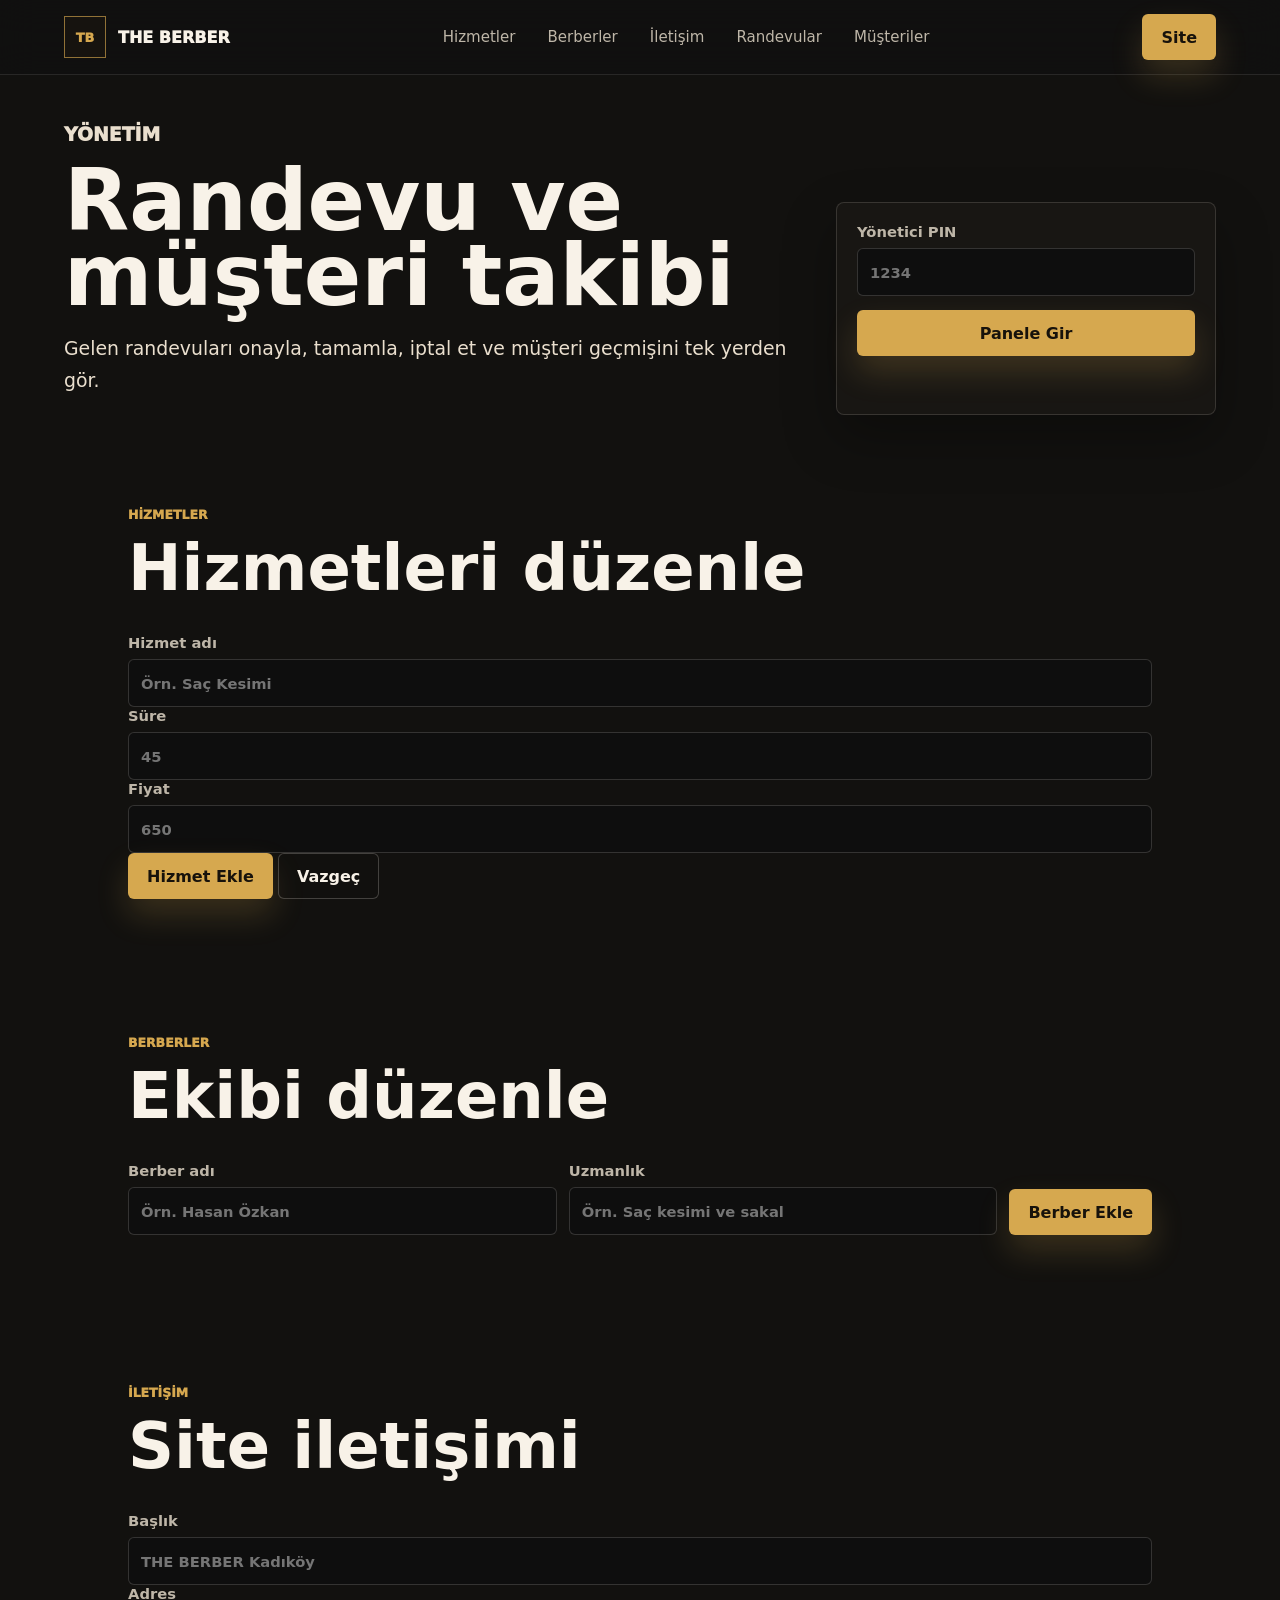
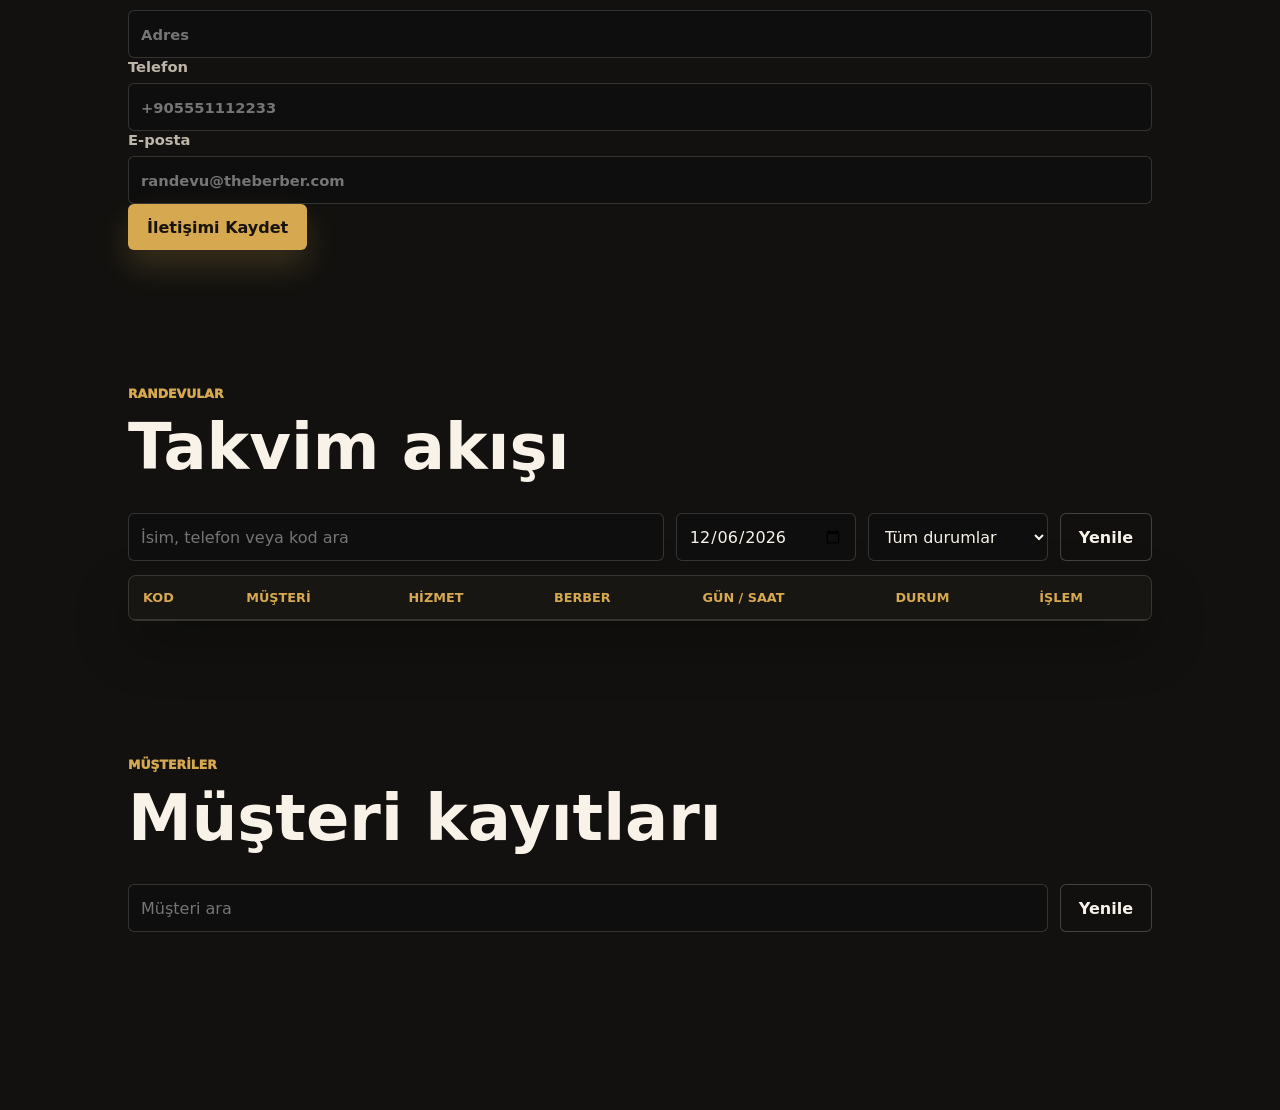
==== commit e89aaa53: "Add admin services and contact forms" ====
--- a/public/admin.html
+++ b/public/admin.html
@@ -13,7 +13,9 @@
         <span>THE BERBER</span>
       </a>
       <nav class="nav-links" aria-label="Panel menüsü">
+        <a href="#hizmetler">Hizmetler</a>
         <a href="#berberler">Berberler</a>
+        <a href="#iletisim">İletişim</a>
         <a href="#randevular">Randevular</a>
         <a href="#musteriler">Müşteriler</a>
       </nav>
@@ -39,6 +41,31 @@
 
       <section class="dashboard-grid" id="dashboardGrid" aria-label="Özet"></section>
 
+      <section class="admin-section" id="hizmetler">
+        <div class="section-heading">
+          <p class="eyebrow">Hizmetler</p>
+          <h2>Hizmetleri düzenle</h2>
+        </div>
+        <form class="service-admin-form" id="serviceForm">
+          <input id="serviceIdInput" name="id" type="hidden">
+          <label>
+            Hizmet adı
+            <input id="serviceNameInput" name="name" type="text" placeholder="Örn. Saç Kesimi" required>
+          </label>
+          <label>
+            Süre
+            <input id="serviceDurationInput" name="duration" type="number" min="1" step="1" placeholder="45" required>
+          </label>
+          <label>
+            Fiyat
+            <input id="servicePriceInput" name="price" type="number" min="1" step="1" placeholder="650" required>
+          </label>
+          <button class="primary-button" id="serviceSubmitButton" type="submit">Hizmet Ekle</button>
+          <button class="secondary-button" id="serviceCancelButton" type="button" hidden>Vazgeç</button>
+        </form>
+        <div class="service-admin-grid" id="serviceAdminGrid"></div>
+      </section>
+
       <section class="admin-section" id="berberler">
         <div class="section-heading">
           <p class="eyebrow">Berberler</p>
@@ -56,6 +83,32 @@
           <button class="primary-button" type="submit">Berber Ekle</button>
         </form>
         <div class="barber-grid" id="barberGrid"></div>
+      </section>
+
+      <section class="admin-section" id="iletisim">
+        <div class="section-heading">
+          <p class="eyebrow">İletişim</p>
+          <h2>Site iletişimi</h2>
+        </div>
+        <form class="contact-form" id="contactForm">
+          <label>
+            Başlık
+            <input id="contactTitleInput" name="title" type="text" placeholder="THE BERBER Kadıköy" required>
+          </label>
+          <label>
+            Adres
+            <input id="contactAddressInput" name="address" type="text" placeholder="Adres" required>
+          </label>
+          <label>
+            Telefon
+            <input id="contactPhoneInput" name="phone" type="tel" placeholder="+905551112233">
+          </label>
+          <label>
+            E-posta
+            <input id="contactEmailInput" name="email" type="email" placeholder="randevu@theberber.com">
+          </label>
+          <button class="primary-button" type="submit">İletişimi Kaydet</button>
+        </form>
       </section>
 
       <section class="admin-section" id="randevular">
--- a/public/styles.css
+++ b/public/styles.css
@@ -120,6 +120,11 @@
   min-height: 34px;
   padding: 0 10px;
   font-size: 0.86rem;
+}
+
+.danger-button {
+  border-color: rgba(226, 153, 141, 0.38);
+  color: var(--red);
 }
 
 .hero {
@@ -604,6 +609,60 @@
   opacity: 0.56;
 }
 
+.toast-container {
+  position: fixed;
+  top: 88px;
+  right: clamp(14px, 4vw, 32px);
+  z-index: 80;
+  display: grid;
+  gap: 10px;
+  width: min(360px, calc(100vw - 28px));
+}
+
+.booking-toast {
+  border: 1px solid rgba(214, 168, 79, 0.44);
+  border-radius: 8px;
+  padding: 14px 16px;
+  background: rgba(24, 22, 19, 0.96);
+  box-shadow: var(--shadow);
+  animation: toast-in 180ms ease-out;
+}
+
+.booking-toast strong,
+.booking-toast span,
+.booking-toast small {
+  display: block;
+}
+
+.booking-toast strong {
+  color: var(--gold);
+  font-size: 0.86rem;
+  text-transform: uppercase;
+}
+
+.booking-toast span {
+  margin-top: 6px;
+  color: var(--ink);
+  font-weight: 900;
+}
+
+.booking-toast small {
+  margin-top: 4px;
+  color: var(--muted);
+}
+
+@keyframes toast-in {
+  from {
+    opacity: 0;
+    transform: translateY(-8px);
+  }
+
+  to {
+    opacity: 1;
+    transform: translateY(0);
+  }
+}
+
 .customer-meta {
   display: flex;
   flex-wrap: wrap;
@@ -692,621 +751,3 @@
     flex-direction: column;
   }
 }
-:root {
-  --bg: #101010;
-  --panel: #181613;
-  --panel-2: #211f1a;
-  --ink: #f8f2e8;
-  --muted: #beb6a8;
-  --line: rgba(248, 242, 232, 0.14);
-  --gold: #d6a84f;
-  --gold-2: #b98a35;
-  --green: #9fd3aa;
-  --red: #e2998d;
-  --blue: #9fb9d3;
-  --shadow: 0 22px 54px rgba(0, 0, 0, 0.3);
-}
-
-* {
-  box-sizing: border-box;
-}
-
-html {
-  scroll-behavior: smooth;
-}
-
-body {
-  margin: 0;
-  background: var(--bg);
-  color: var(--ink);
-  font-family: Inter, ui-sans-serif, system-ui, -apple-system, BlinkMacSystemFont, "Segoe UI", sans-serif;
-}
-
-a {
-  color: inherit;
-  text-decoration: none;
-}
-
-button,
-input,
-select {
-  font: inherit;
-}
-
-.site-header {
-  position: fixed;
-  inset: 0 0 auto;
-  z-index: 20;
-  display: flex;
-  align-items: center;
-  justify-content: space-between;
-  gap: 18px;
-  min-height: 72px;
-  padding: 14px clamp(18px, 5vw, 64px);
-  border-bottom: 1px solid rgba(248, 242, 232, 0.1);
-  background: rgba(16, 16, 16, 0.82);
-  backdrop-filter: blur(18px);
-}
-
-.brand {
-  display: inline-flex;
-  align-items: center;
-  gap: 12px;
-  font-weight: 950;
-  letter-spacing: 0;
-  white-space: nowrap;
-}
-
-.brand-mark {
-  display: inline-grid;
-  place-items: center;
-  width: 42px;
-  height: 42px;
-  border: 1px solid rgba(214, 168, 79, 0.64);
-  color: var(--gold);
-  background: #16130f;
-  font-size: 0.8rem;
-  font-weight: 950;
-}
-
-.nav-links {
-  display: flex;
-  align-items: center;
-  gap: clamp(12px, 2.5vw, 34px);
-  color: var(--muted);
-  font-size: 0.94rem;
-}
-
-.nav-links a:hover {
-  color: var(--gold);
-}
-
-.header-action,
-.primary-button,
-.secondary-button,
-.small-button {
-  display: inline-flex;
-  align-items: center;
-  justify-content: center;
-  min-height: 46px;
-  border: 1px solid transparent;
-  border-radius: 6px;
-  padding: 0 18px;
-  font-weight: 850;
-  cursor: pointer;
-}
-
-.primary-button,
-.header-action {
-  background: var(--gold);
-  color: #17120b;
-  box-shadow: 0 16px 32px rgba(214, 168, 79, 0.2);
-}
-
-.secondary-button,
-.small-button {
-  background: rgba(16, 16, 16, 0.22);
-  border-color: rgba(248, 242, 232, 0.22);
-  color: var(--ink);
-}
-
-.small-button {
-  min-height: 34px;
-  padding: 0 10px;
-  font-size: 0.86rem;
-}
-
-.hero {
-  position: relative;
-  min-height: 86vh;
-  display: grid;
-  align-items: center;
-  padding: 114px clamp(18px, 5vw, 64px) 72px;
-  background:
-    radial-gradient(circle at 78% 22%, rgba(214, 168, 79, 0.24), transparent 20%),
-    radial-gradient(circle at 82% 72%, rgba(120, 84, 40, 0.32), transparent 24%),
-    linear-gradient(135deg, #120f0d 0%, #201712 32%, #3a2517 58%, #120f0d 100%);
-  overflow: hidden;
-}
-
-.hero-shade {
-  position: absolute;
-  inset: 0;
-  background:
-    linear-gradient(90deg, rgba(16, 16, 16, 0.96), rgba(16, 16, 16, 0.72) 42%, rgba(16, 16, 16, 0.2)),
-    linear-gradient(0deg, rgba(16, 16, 16, 0.88), transparent 42%);
-}
-
-.hero::after {
-  content: "";
-  position: absolute;
-  inset: auto -8% 8% auto;
-  width: min(42vw, 520px);
-  aspect-ratio: 0.82;
-  border-radius: 32px;
-  background:
-    linear-gradient(180deg, rgba(248, 242, 232, 0.08), rgba(248, 242, 232, 0)),
-    linear-gradient(145deg, rgba(214, 168, 79, 0.24), rgba(214, 168, 79, 0.04));
-  border: 1px solid rgba(248, 242, 232, 0.08);
-  box-shadow:
-    0 32px 80px rgba(0, 0, 0, 0.38),
-    inset 0 1px 0 rgba(248, 242, 232, 0.08);
-  transform: rotate(-11deg);
-  opacity: 0.94;
-}
-
-.hero::before {
-  content: "";
-  position: absolute;
-  inset: 18% 10% auto auto;
-  width: min(30vw, 340px);
-  height: 10px;
-  background: linear-gradient(90deg, transparent, rgba(248, 242, 232, 0.22), transparent);
-  box-shadow:
-    0 26px 0 rgba(248, 242, 232, 0.09),
-    0 52px 0 rgba(248, 242, 232, 0.06),
-    0 78px 0 rgba(248, 242, 232, 0.04);
-  transform: rotate(-18deg);
-}
-
-.hero-content {
-  position: relative;
-  width: min(680px, 100%);
-}
-
-.eyebrow {
-  margin: 0 0 14px;
-  color: var(--gold);
-  font-size: 0.78rem;
-  font-weight: 950;
-  letter-spacing: 0;
-  text-transform: uppercase;
-}
-
-h1,
-h2,
-h3,
-p {
-  overflow-wrap: anywhere;
-}
-
-h1 {
-  margin: 0;
-  max-width: 11ch;
-  font-size: clamp(3.4rem, 13vw, 8.5rem);
-  line-height: 0.88;
-  letter-spacing: 0;
-}
-
-.panel-hero h1 {
-  max-width: 900px;
-  font-size: clamp(2.2rem, 7vw, 5.3rem);
-}
-
-.hero p,
-.panel-hero p,
-.booking-copy p,
-.contact-panel p {
-  color: #eadfce;
-  font-size: clamp(1rem, 2vw, 1.18rem);
-  line-height: 1.7;
-}
-
-.hero-actions,
-.booking-steps,
-.contact-actions {
-  display: flex;
-  flex-wrap: wrap;
-  gap: 12px;
-  margin-top: 28px;
-}
-
-.metric-band {
-  display: grid;
-  grid-template-columns: repeat(4, 1fr);
-  gap: 1px;
-  background: var(--line);
-  border-top: 1px solid var(--line);
-  border-bottom: 1px solid var(--line);
-}
-
-.metric-band div {
-  min-height: 120px;
-  padding: 26px clamp(18px, 5vw, 54px);
-  background: #131313;
-}
-
-.metric-band strong {
-  display: block;
-  color: var(--gold);
-  font-size: clamp(1.45rem, 4vw, 2.7rem);
-}
-
-.metric-band span {
-  display: block;
-  margin-top: 8px;
-  color: var(--muted);
-}
-
-.section,
-.booking-section,
-.admin-main,
-.admin-section {
-  padding: 82px clamp(18px, 5vw, 64px);
-}
-
-.section-heading {
-  max-width: 760px;
-  margin-bottom: 34px;
-}
-
-.section-heading h2,
-.booking-copy h2,
-.contact-panel h2 {
-  margin: 0;
-  font-size: clamp(2rem, 5vw, 4.2rem);
-  line-height: 1;
-  letter-spacing: 0;
-}
-
-.service-grid {
-  display: grid;
-  grid-template-columns: repeat(5, minmax(0, 1fr));
-  gap: 14px;
-}
-
-.service-card,
-.booking-form,
-.contact-panel,
-.pin-box,
-.dashboard-card,
-.table-wrap,
-.customer-card {
-  border: 1px solid var(--line);
-  border-radius: 8px;
-  background: var(--panel);
-  box-shadow: var(--shadow);
-}
-
-.service-card {
-  min-height: 240px;
-  display: flex;
-  flex-direction: column;
-  justify-content: space-between;
-  padding: 20px;
-}
-
-.service-card small {
-  color: var(--gold);
-  font-weight: 950;
-}
-
-.service-card h3 {
-  margin: 18px 0 8px;
-}
-
-.service-card p,
-.customer-card p {
-  color: var(--muted);
-  line-height: 1.55;
-}
-
-.service-card strong {
-  color: var(--ink);
-  font-size: 1.35rem;
-}
-
-.booking-section {
-  display: grid;
-  grid-template-columns: minmax(0, 0.86fr) minmax(340px, 1.14fr);
-  gap: clamp(28px, 6vw, 90px);
-  align-items: start;
-  background: var(--panel-2);
-}
-
-.booking-steps span {
-  border: 1px solid rgba(248, 242, 232, 0.18);
-  border-radius: 999px;
-  padding: 10px 12px;
-  color: var(--muted);
-  background: rgba(16, 16, 16, 0.22);
-  font-weight: 800;
-}
-
-.booking-form {
-  display: grid;
-  grid-template-columns: repeat(2, minmax(0, 1fr));
-  gap: 16px;
-  padding: 24px;
-}
-
-label {
-  display: grid;
-  gap: 8px;
-  color: var(--muted);
-  font-size: 0.92rem;
-  font-weight: 850;
-}
-
-input,
-select {
-  width: 100%;
-  min-height: 48px;
-  border: 1px solid rgba(248, 242, 232, 0.16);
-  border-radius: 6px;
-  background: #0e0e0e;
-  color: var(--ink);
-  padding: 0 12px;
-  outline: none;
-}
-
-input:focus,
-select:focus {
-  border-color: var(--gold);
-  box-shadow: 0 0 0 3px rgba(214, 168, 79, 0.16);
-}
-
-.full-width,
-.form-message {
-  grid-column: 1 / -1;
-}
-
-.form-message {
-  min-height: 24px;
-  margin: 0;
-  color: var(--green);
-  font-weight: 850;
-}
-
-.form-message.error {
-  color: var(--red);
-}
-
-.contact-panel {
-  display: flex;
-  justify-content: space-between;
-  gap: 24px;
-  padding: 28px;
-}
-
-.admin-main {
-  padding-top: 118px;
-}
-
-.admin-body {
-  background: #12110f;
-}
-
-.panel-hero {
-  display: grid;
-  grid-template-columns: minmax(0, 1fr) minmax(280px, 380px);
-  gap: 28px;
-  align-items: end;
-}
-
-.pin-box {
-  display: grid;
-  gap: 14px;
-  padding: 20px;
-}
-
-.dashboard-grid {
-  display: grid;
-  grid-template-columns: repeat(4, minmax(0, 1fr));
-  gap: 14px;
-  margin-top: 38px;
-}
-
-.dashboard-card {
-  padding: 18px;
-}
-
-.dashboard-card strong {
-  display: block;
-  color: var(--gold);
-  font-size: 2.4rem;
-  line-height: 1;
-}
-
-.dashboard-card span {
-  display: block;
-  margin-top: 8px;
-  color: var(--muted);
-}
-
-.admin-section {
-  padding-top: 54px;
-}
-
-.toolbar {
-  display: grid;
-  grid-template-columns: minmax(220px, 1fr) 180px 180px auto;
-  gap: 12px;
-  margin-bottom: 14px;
-}
-
-.toolbar:has(#customerSearch) {
-  grid-template-columns: minmax(220px, 1fr) auto;
-}
-
-.table-wrap {
-  overflow-x: auto;
-}
-
-table {
-  width: 100%;
-  border-collapse: collapse;
-  min-width: 920px;
-}
-
-th,
-td {
-  padding: 14px;
-  border-bottom: 1px solid var(--line);
-  text-align: left;
-  vertical-align: middle;
-}
-
-th {
-  color: var(--gold);
-  font-size: 0.8rem;
-  text-transform: uppercase;
-}
-
-td {
-  color: #eee6d9;
-}
-
-.status {
-  display: inline-flex;
-  align-items: center;
-  min-height: 30px;
-  border-radius: 999px;
-  padding: 0 10px;
-  font-size: 0.82rem;
-  font-weight: 900;
-}
-
-.status.pending {
-  background: rgba(214, 168, 79, 0.16);
-  color: var(--gold);
-}
-
-.status.confirmed {
-  background: rgba(159, 185, 211, 0.16);
-  color: var(--blue);
-}
-
-.status.completed {
-  background: rgba(159, 211, 170, 0.16);
-  color: var(--green);
-}
-
-.status.cancelled,
-.status.no_show {
-  background: rgba(226, 153, 141, 0.16);
-  color: var(--red);
-}
-
-.action-row {
-  display: flex;
-  flex-wrap: wrap;
-  gap: 8px;
-}
-
-.customer-grid {
-  display: grid;
-  grid-template-columns: repeat(3, minmax(0, 1fr));
-  gap: 14px;
-}
-
-.customer-card {
-  padding: 18px;
-}
-
-.customer-card h3 {
-  margin: 0 0 8px;
-}
-
-.customer-meta {
-  display: flex;
-  flex-wrap: wrap;
-  gap: 8px;
-  margin-top: 14px;
-}
-
-.customer-meta span {
-  border: 1px solid var(--line);
-  border-radius: 999px;
-  padding: 8px 10px;
-  color: var(--muted);
-  font-size: 0.85rem;
-}
-
-@media (max-width: 1100px) {
-  .service-grid {
-    grid-template-columns: repeat(3, minmax(0, 1fr));
-  }
-
-  .dashboard-grid,
-  .metric-band {
-    grid-template-columns: repeat(2, minmax(0, 1fr));
-  }
-
-  .booking-section,
-  .panel-hero {
-    grid-template-columns: 1fr;
-  }
-
-  .customer-grid {
-    grid-template-columns: repeat(2, minmax(0, 1fr));
-  }
-}
-
-@media (max-width: 720px) {
-  .nav-links {
-    display: none;
-  }
-
-  .site-header {
-    min-height: 66px;
-  }
-
-  .brand span:last-child {
-    max-width: 132px;
-  }
-
-  .header-action {
-    min-height: 42px;
-    padding: 0 12px;
-  }
-
-  .hero {
-    min-height: 84vh;
-    padding-top: 100px;
-  }
-
-  .hero::after {
-    width: min(58vw, 320px);
-    inset: auto -10% 12% auto;
-  }
-
-  .hero-actions a,
-  .contact-actions a {
-    width: 100%;
-  }
-
-  .metric-band,
-  .service-grid,
-  .booking-form,
-  .dashboard-grid,
-  .toolbar,
-  .toolbar:has(#customerSearch),
-  .customer-grid {
-    grid-template-columns: 1fr;
-  }
-
-  .contact-panel {
-    flex-direction: column;
-  }
-}
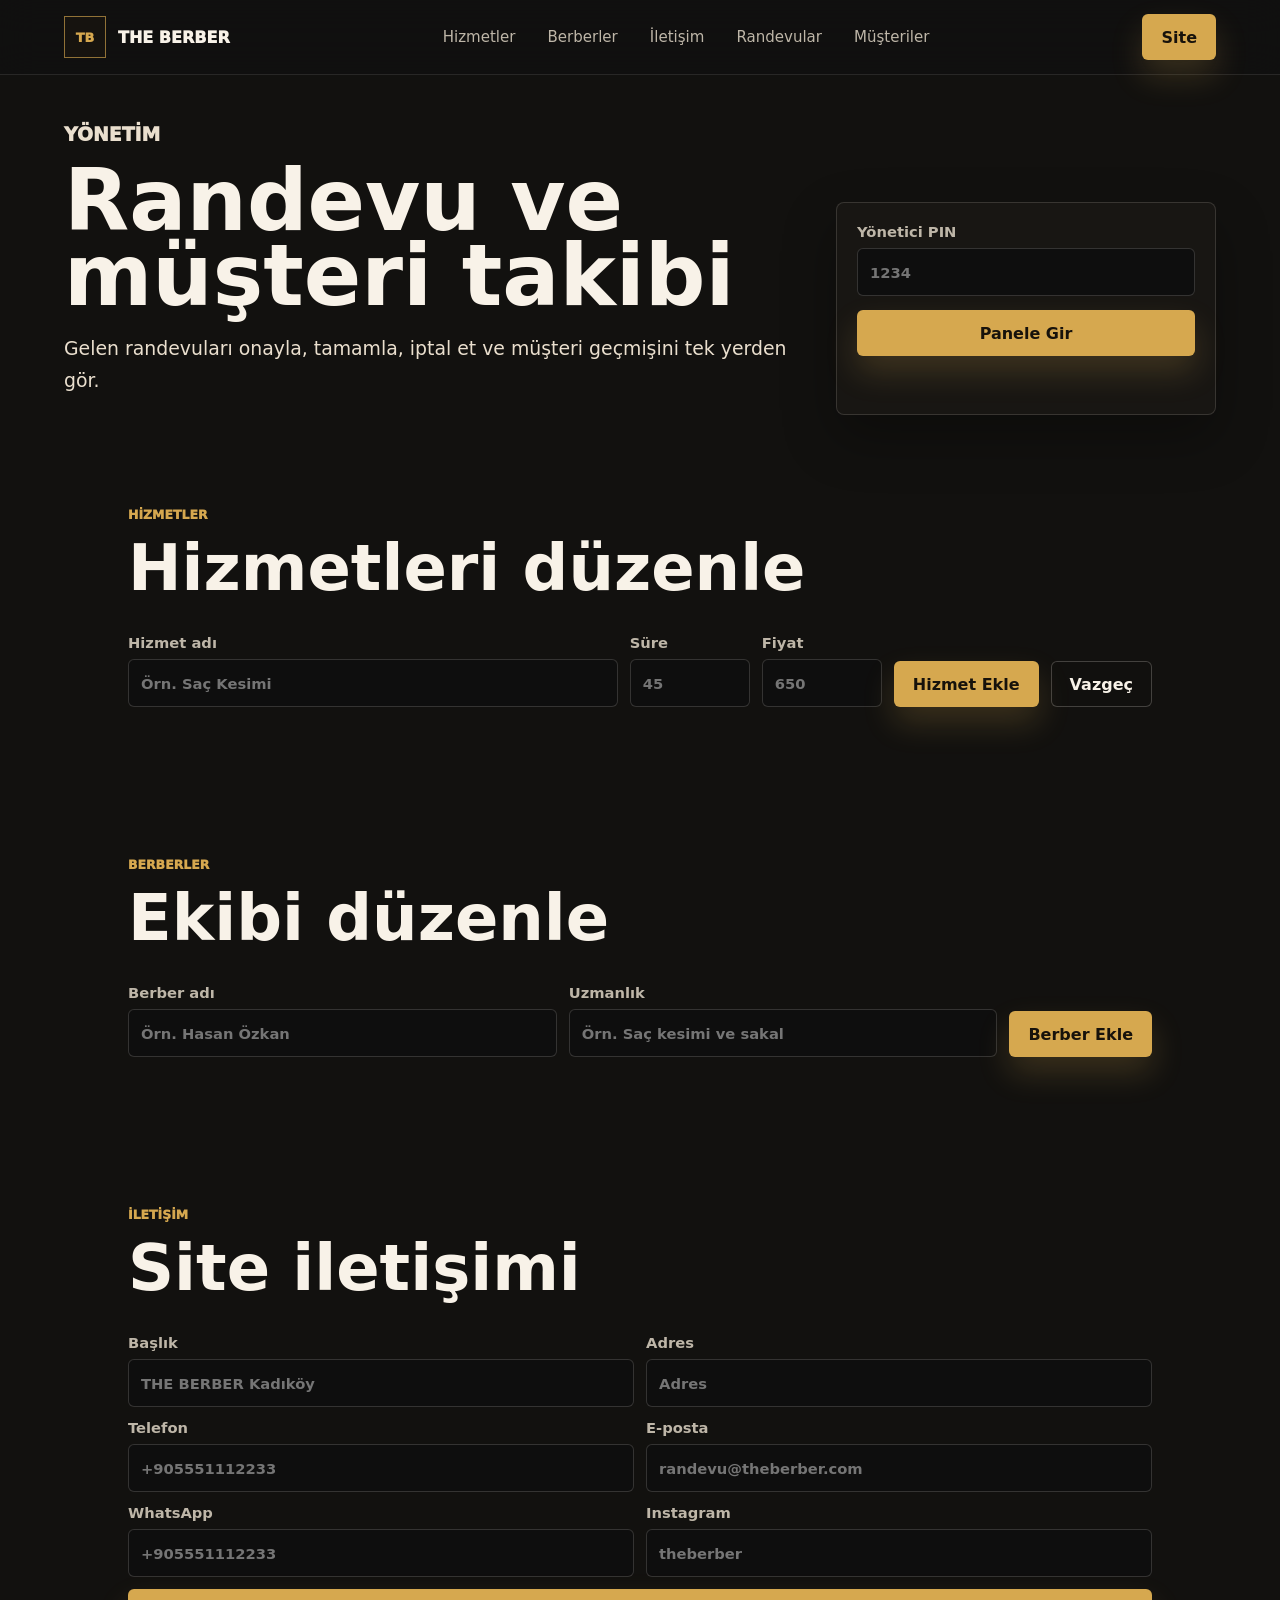
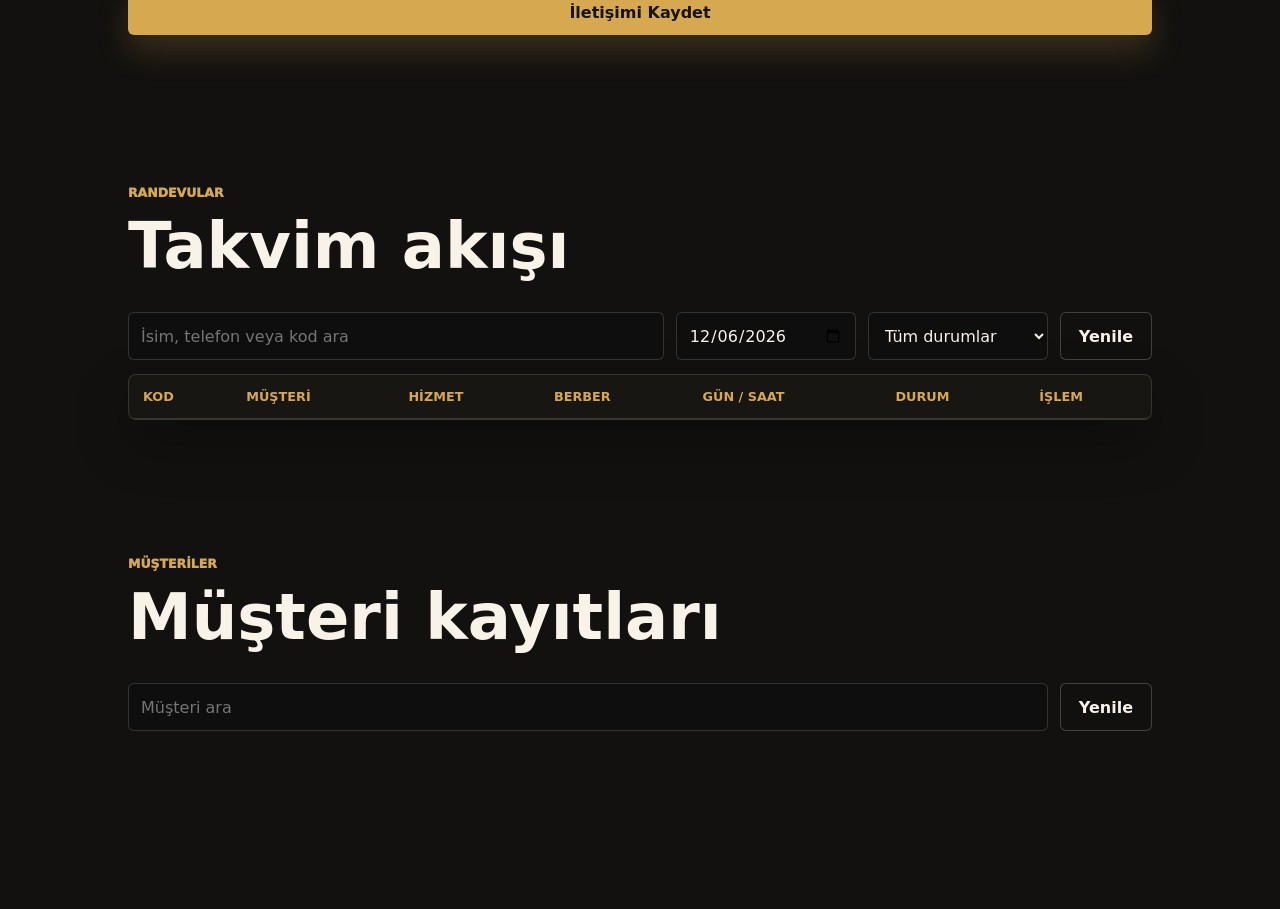
==== commit 9c8259ba: "Add social fields to contact panel" ====
--- a/public/admin.html
+++ b/public/admin.html
@@ -107,6 +107,14 @@
             E-posta
             <input id="contactEmailInput" name="email" type="email" placeholder="randevu@theberber.com">
           </label>
+          <label>
+            WhatsApp
+            <input id="contactWhatsAppInput" name="whatsapp" type="tel" placeholder="+905551112233">
+          </label>
+          <label>
+            Instagram
+            <input id="contactInstagramInput" name="instagram" type="text" placeholder="theberber">
+          </label>
           <button class="primary-button" type="submit">İletişimi Kaydet</button>
         </form>
       </section>
--- a/public/styles.css
+++ b/public/styles.css
@@ -575,21 +575,45 @@
   margin: 0 0 8px;
 }
 
-.barber-form {
-  display: grid;
-  grid-template-columns: minmax(180px, 1fr) minmax(180px, 1fr) auto;
+.barber-form,
+.service-admin-form,
+.contact-form {
+  display: grid;
   gap: 12px;
   align-items: end;
   margin-bottom: 14px;
 }
 
+.barber-form {
+  grid-template-columns: minmax(180px, 1fr) minmax(180px, 1fr) auto;
+}
+
+.service-admin-form {
+  grid-template-columns: minmax(180px, 1fr) 120px 120px auto auto;
+}
+
+.contact-form {
+  grid-template-columns: repeat(2, minmax(180px, 1fr));
+}
+
+.contact-form .primary-button {
+  grid-column: 1 / -1;
+}
+
 .barber-grid {
   display: grid;
   grid-template-columns: repeat(4, minmax(0, 1fr));
   gap: 14px;
 }
 
-.barber-card {
+.service-admin-grid {
+  display: grid;
+  grid-template-columns: repeat(4, minmax(0, 1fr));
+  gap: 14px;
+}
+
+.barber-card,
+.service-admin-card {
   display: flex;
   min-height: 164px;
   flex-direction: column;
@@ -600,9 +624,14 @@
   box-shadow: var(--shadow);
 }
 
-.barber-card p {
+.barber-card p,
+.service-admin-card p {
   color: var(--muted);
   line-height: 1.55;
+}
+
+.service-admin-card h3 {
+  margin: 0 0 8px;
 }
 
 .barber-card.inactive {
@@ -700,6 +729,10 @@
   .barber-grid {
     grid-template-columns: repeat(2, minmax(0, 1fr));
   }
+
+  .service-admin-grid {
+    grid-template-columns: repeat(2, minmax(0, 1fr));
+  }
 }
 
 @media (max-width: 720px) {
@@ -742,7 +775,10 @@
   .toolbar,
   .toolbar:has(#customerSearch),
   .barber-form,
+  .service-admin-form,
+  .contact-form,
   .barber-grid,
+  .service-admin-grid,
   .customer-grid {
     grid-template-columns: 1fr;
   }
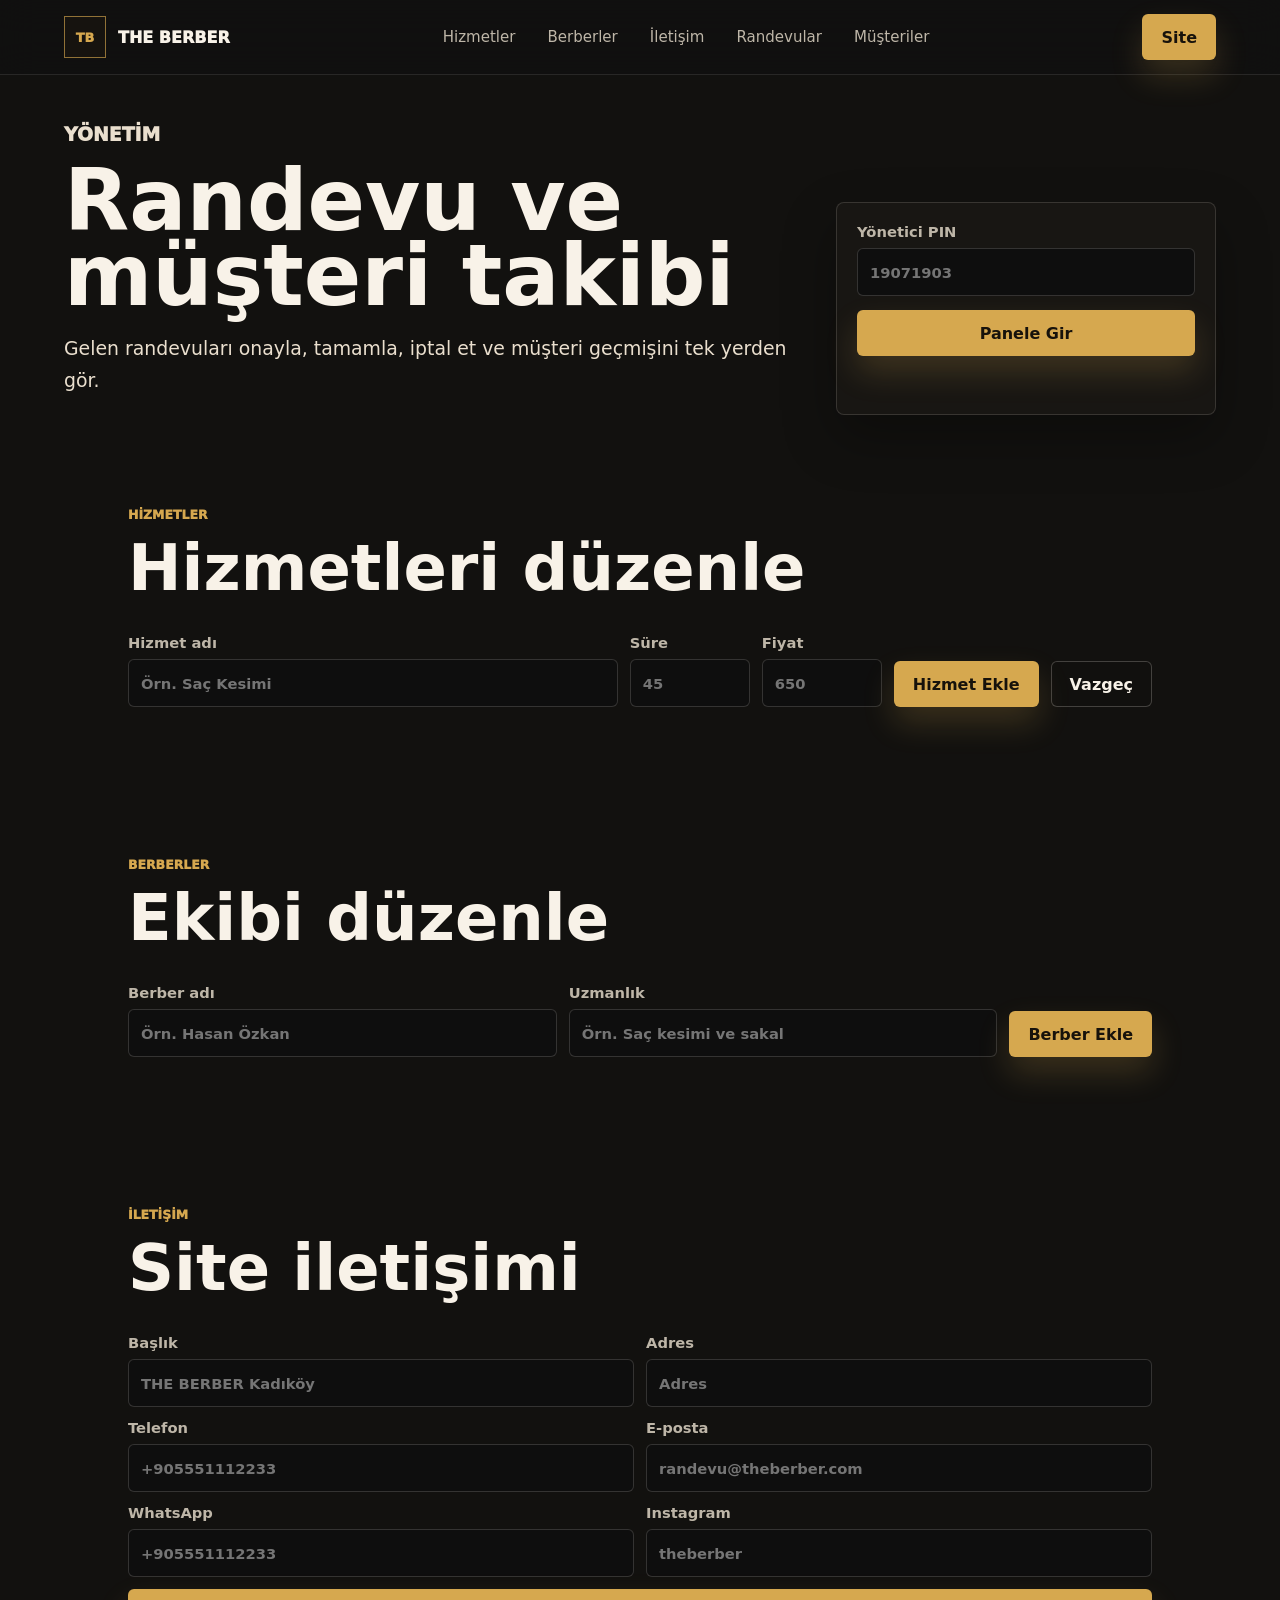
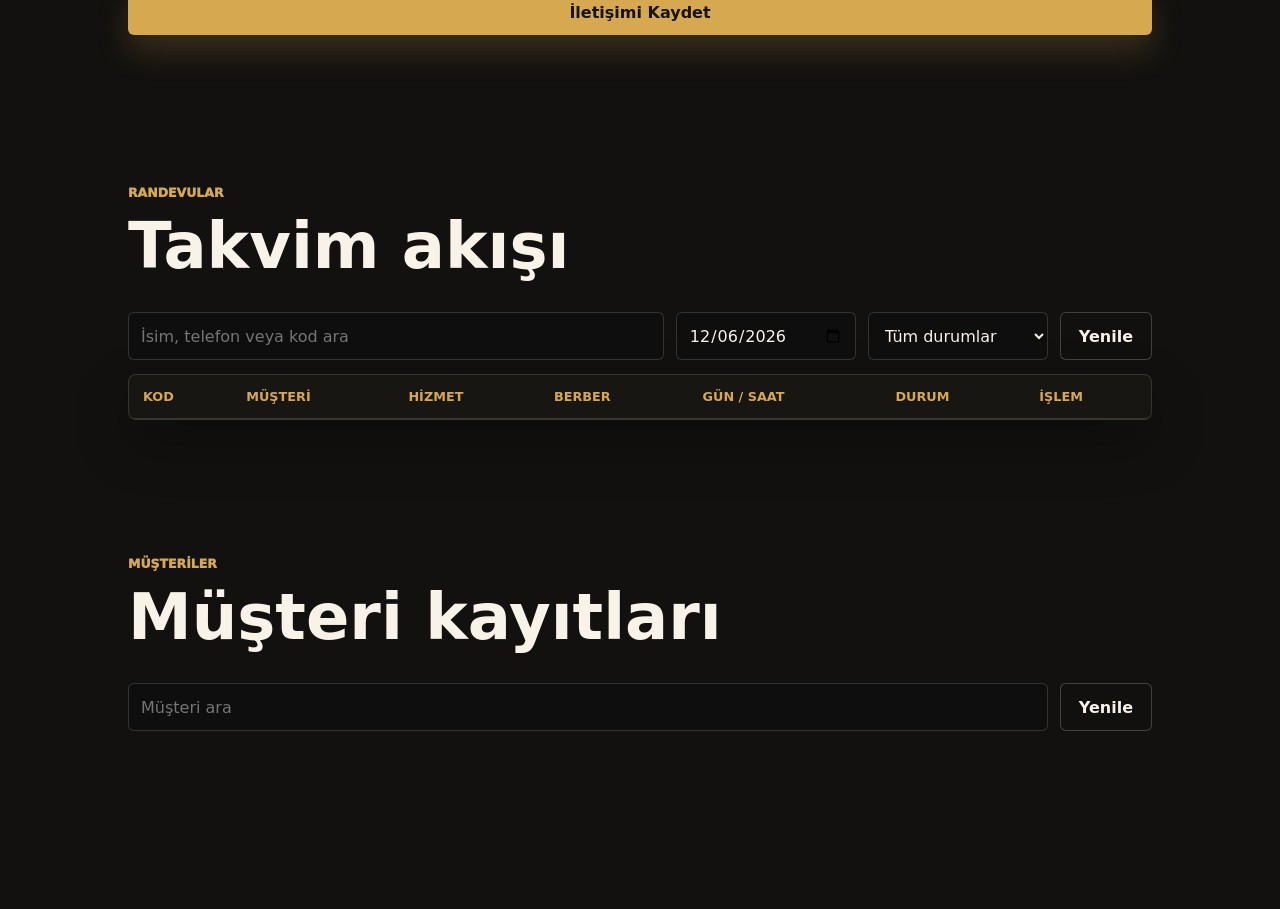
==== commit e38193c0: "Update admin PIN placeholder" ====
--- a/public/admin.html
+++ b/public/admin.html
@@ -32,7 +32,7 @@
         <form class="pin-box" id="pinForm">
           <label>
             Yönetici PIN
-            <input id="pinInput" type="password" inputmode="numeric" placeholder="1234" required>
+            <input id="pinInput" type="password" inputmode="numeric" placeholder="19071903" required>
           </label>
           <button class="primary-button" type="submit">Panele Gir</button>
           <p class="form-message" id="pinMessage" role="status"></p>
